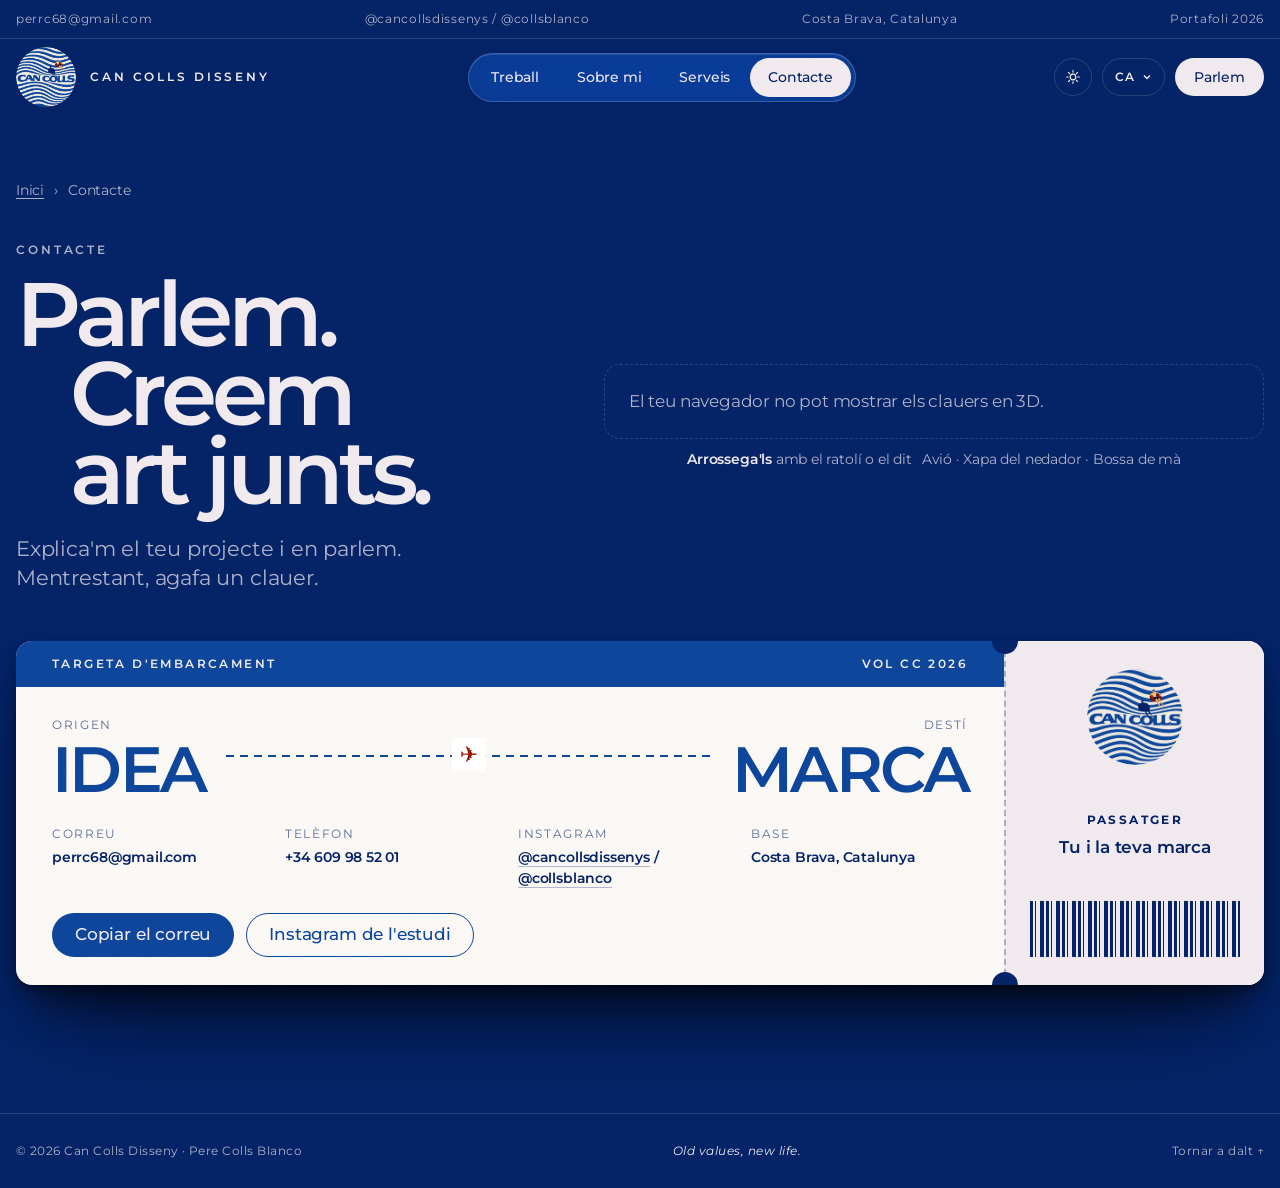
==== contacte.html @ 6eaac9ee "Tema fosc per defecte i botó per canviar a clar El botó és al menú, al costat de l'idioma, i recorda" ====
<!doctype html>
<html lang="ca">
<head>
<meta charset="utf-8">
<script>(function(){var t='dark';try{t=localStorage.getItem('cc-theme')||'dark'}catch(e){}document.documentElement.setAttribute('data-theme',t)})();</script>
<meta name="viewport" content="width=device-width,initial-scale=1,viewport-fit=cover">
<title>Contacte · Pere Colls</title>
<meta name="claude:viewport-fit-sides" content="cover">
<meta name="description" content="Contacta amb Pere Colls, Can Colls Disseny.">
<link rel="preconnect" href="https://fonts.googleapis.com">
<link rel="preconnect" href="https://fonts.gstatic.com" crossorigin>
<link rel="stylesheet" href="https://fonts.googleapis.com/css2?family=Montserrat:ital,wght@0,400;0,500;0,600;1,400&display=swap">
<link rel="stylesheet" href="styles.css">
</head>
<body>
<div class="strip gut">
  <div class="wrap">
    <a href="contacte.html">perrc68@gmail.com</a>
    <span><a href="https://www.instagram.com/cancollsdissenys/" target="_blank" rel="noopener">@cancollsdissenys</a> / <a href="https://www.instagram.com/collsblanco/" target="_blank" rel="noopener">@collsblanco</a></span>
    <span>Costa Brava, Catalunya</span>
    <span>Portafoli 2026</span>
  </div>
</div>

<nav class="nav gut" id="nav" aria-label="Principal">
  <div class="wrap">
    <a class="brand" href="./" aria-label="Can Colls Disseny, inici">
      <img src="assets/logo-cercle.png" alt="Logotip de Can Colls" width="60" height="60">
      <span>Can Colls Disseny</span>
    </a>
    <div class="menu" id="menu">
      <div class="menu-bar">
        <span class="menu-pill" aria-hidden="true"></span>
        <a href="treball.html" data-panel="p-treball">Treball</a>
        <a href="sobre-mi.html" data-panel="p-sobre">Sobre mi</a>
        <a href="serveis.html" data-panel="p-serveis">Serveis</a>
        <a href="contacte.html" data-panel="p-contacte" aria-current="page">Contacte</a>
      </div>
      <div class="menu-panel" aria-hidden="true">
        <div class="mp" id="p-treball">
          <p class="mp-k">Projectes</p>
          <a href="treball.html#can-colls"><img src="assets/cc-hero.jpg" alt="" width="56" height="56" loading="lazy"><span><b>Can Colls Disseny</b><small>Identitat visual</small></span></a>
          <a href="treball.html#nice"><img src="assets/nice-cotxe.jpg" alt="" width="56" height="56" loading="lazy"><span><b>Nice</b><small>Branding de moda</small></span></a>
          <a href="treball.html#dparadise"><img src="assets/dp-cartell.jpg" alt="" width="56" height="56" loading="lazy"><span><b>DParadise Club</b><small>Marca i comunitat</small></span></a>
          <a href="treball.html#cartells"><img src="assets/po-macmiller.jpg" alt="" width="56" height="56" loading="lazy"><span><b>Cartelleria</b><small>Sèrie personal</small></span></a>
          <a href="treball.html#contingut"><img src="assets/sv-1.jpg" alt="" width="56" height="56" loading="lazy"><span><b>Contingut per a xarxes</b><small>@collsblanco</small></span></a>
        </div>
        <div class="mp" id="p-sobre">
          <img class="mp-photo" src="assets/pere-retrat.jpg" alt="" width="120" height="150" loading="lazy">
          <div><p class="mp-k">Sobre mi</p><p class="mp-t">Hola! Sóc en Pere.</p><p class="mp-s">Branding, disseny i contingut des de la Costa Brava. Estudio Màrqueting i Publicitat a Girona.</p></div>
        </div>
        <div class="mp" id="p-serveis">
          <p class="mp-k">Serveis</p>
          <a href="serveis.html">Identitat de marca</a>
          <a href="serveis.html">Cartelleria</a>
          <a href="serveis.html">Extres a la carta</a>
          <a href="serveis.html">Webs <small class="mp-soon">Aviat</small></a>
        </div>
        <div class="mp" id="p-contacte">
          <p class="mp-k">Contacte</p>
          <p class="mp-t">Parlem. Creem art junts.</p>
          <p class="mp-s">perrc68@gmail.com</p>
          <a class="mp-go" href="contacte.html">Obre la targeta d'embarcament →</a>
        </div>
      </div>
    </div>
    <div class="nav-end">
      <button type="button" class="theme-btn" id="theme-btn" aria-label="Canvia entre tema fosc i clar" title="Tema fosc / clar"><svg class="i-sun" width="16" height="16" viewBox="0 0 24 24" aria-hidden="true"><circle cx="12" cy="12" r="4.2" fill="none" stroke="currentColor" stroke-width="1.8"/><path d="M12 2.5v2.2M12 19.3v2.2M2.5 12h2.2M19.3 12h2.2M5.3 5.3l1.6 1.6M17.1 17.1l1.6 1.6M5.3 18.7l1.6-1.6M17.1 6.9l1.6-1.6" stroke="currentColor" stroke-width="1.8" stroke-linecap="round"/></svg><svg class="i-moon" width="16" height="16" viewBox="0 0 24 24" aria-hidden="true"><path d="M20 14.5A8 8 0 0 1 9.5 4a8 8 0 1 0 10.5 10.5z" fill="none" stroke="currentColor" stroke-width="1.8" stroke-linejoin="round"/></svg></button>
      <div class="lang" id="lang">
        <button type="button" class="lang-btn" id="lang-btn" aria-haspopup="listbox" aria-expanded="false" aria-label="Idioma"><span id="lang-cur">CA</span><svg width="10" height="10" viewBox="0 0 10 10" aria-hidden="true"><path d="M2 3.5l3 3 3-3" fill="none" stroke="currentColor" stroke-width="1.4"/></svg></button>
        <ul class="lang-list" id="lang-list" translate="no" role="listbox" aria-label="Idioma" hidden>
          <li><button type="button" role="option" data-lang="ca" lang="ca"><span>Català</span><small>CA</small></button></li>
          <li><button type="button" role="option" data-lang="en" lang="en"><span>English</span><small>EN</small></button></li>
          <li><button type="button" role="option" data-lang="es" lang="es"><span>Español</span><small>ES</small></button></li>
          <li><button type="button" role="option" data-lang="ja" lang="ja"><span>日本語</span><small>JA</small></button></li>
          <li><button type="button" role="option" data-lang="zh" lang="zh"><span>中文</span><small>ZH</small></button></li>
          <li><button type="button" role="option" data-lang="fr" lang="fr"><span>Français</span><small>FR</small></button></li>
          <li><button type="button" role="option" data-lang="de" lang="de"><span>Deutsch</span><small>DE</small></button></li>
        </ul>
      </div>
      <a class="pill pill--fill" href="contacte.html">Parlem</a>
    </div>
  </div>
</nav>

<main id="contingut-principal">
  <!-- CONTACTE -->
  <section class="contact gut" id="contacte" aria-labelledby="ct-t">
    <div class="wrap">
      <nav class="crumbs" aria-label="Ruta" style="margin-bottom:40px"><a href="./">Inici</a><span aria-hidden="true">›</span><span>Contacte</span></nav>
      <div class="contact-top">
        <div>
          <p class="eyebrow" style="margin-bottom:16px">Contacte</p>
          <h2 id="ct-t">Parlem. <span>Creem art junts.</span></h2>
          <p class="lead">Explica'm el teu projecte i en parlem. Mentrestant, agafa un clauer.</p>
        </div>
        <figure class="keys">
          <canvas id="keys" aria-label="Tres clauers 3D de Can Colls que es poden arrossegar: un avió en miniatura, una xapa amb el nedador i una bossa de mà"></canvas>
          <p class="keys-msg">El teu navegador no pot mostrar els clauers en 3D.</p>
          <figcaption><span><b>Arrossega'ls</b> amb el ratolí o el dit</span><span>Avió · Xapa del nedador · Bossa de mà</span></figcaption>
        </figure>
      </div>
      <article class="pass" aria-label="Targeta d'embarcament amb les dades de contacte">
        <div class="pass-main">
          <div class="pass-top"><span>Targeta d'embarcament</span><span>Vol CC 2026</span></div>
          <div class="route">
            <div><small>Origen</small><b>IDEA</b></div>
            <div class="path" aria-hidden="true"></div>
            <div class="r2"><small>Destí</small><b>MARCA</b></div>
          </div>
          <dl class="fields">
            <div><dt>Correu</dt><dd id="mail">perrc68@gmail.com</dd></div>
            <div><dt>Telèfon</dt><dd>+34 609 98 52 01</dd></div>
            <div><dt>Instagram</dt><dd><a href="https://www.instagram.com/cancollsdissenys/" target="_blank" rel="noopener">@cancollsdissenys</a> / <a href="https://www.instagram.com/collsblanco/" target="_blank" rel="noopener">@collsblanco</a></dd></div>
            <div><dt>Base</dt><dd>Costa Brava, Catalunya</dd></div>
          </dl>
          <div class="pass-actions">
            <button class="pill pill--fill" type="button" id="copy">Copiar el correu</button>
            <a class="pill pill--line" href="https://www.instagram.com/cancollsdissenys/" target="_blank" rel="noopener">Instagram de l'estudi</a>
            <span class="copied" id="copied" role="status" aria-live="polite"></span>
          </div>
        </div>
        <div class="pass-stub">
          <img src="assets/logo-cercle.png" alt="Logotip de Can Colls" width="96" height="96" loading="lazy">
          <div><b>Passatger</b><p style="font-weight:600;margin-top:4px">Tu i la teva marca</p></div>
          <div class="bar" aria-hidden="true"></div>
        </div>
      </article>
    </div>
  </section>
</main>

<footer class="gut">
  <div class="wrap">
    <span>© 2026 Can Colls Disseny · Pere Colls Blanco</span>
    <i>Old values, new life.</i>
    <a href="#" onclick="window.scrollTo({top:0,behavior:'smooth'});return false;" style="text-decoration:none">Tornar a dalt ↑</a>
  </div>
</footer>

<dialog class="lb" id="lb" aria-label="Imatge ampliada">
  <button type="button" id="lb-close">Tanca</button>
  <img id="lb-img" src="" alt="">
  <p id="lb-cap"></p>
</dialog>

<script src="https://cdnjs.cloudflare.com/ajax/libs/three.js/r128/three.min.js"></script>
<script src="keys.js"></script>
<script src="i18n.js"></script>
<script src="app.js"></script>
</body>
</html>
---- styles.css ----
/* Can Colls Disseny · portafoli */
/* Layout: estudi retro-editorial. Manual Can Colls (colors, Montserrat, logotip) mana sobre tot;
   estructura de Lafulla (índex net), Abril (collage), Kevin Luna (pestanyes, "Hola!"), Nofringga (índex amb selecció, capçaleres de categoria);
   moviment d'Apple (scroll fixat, revelat de paraules, imatge que s'expandeix, galeria horitzontal). */
:root{
  /* Paleta oficial del manual de marca */
  --blau:#0D469A;      /* Blau principal: logotip, títols, elements clau */
  --mari:#052367;      /* Blau marí: fons foscos, textos de suport */
  --vermell:#9A1701;   /* Vermell terra: accent puntual */
  --blanc:#F0EAEF;     /* Blanc trencat: fons clars */
  --paper:#FFFFFF;

  /* Rols (tema clar) */
  --bg:var(--blanc);
  --fg:var(--mari);
  --heading:var(--blau);
  --muted:rgba(5,35,103,.66);
  --faint:rgba(5,35,103,.2);
  --line:rgba(5,35,103,.16);
  --surface:var(--paper);
  --band:var(--mari);
  --band-fg:var(--blanc);
  --band2:var(--blau);
  --btn:var(--blau);
  --btn-fg:var(--blanc);
  --outline:var(--blau);
  --accent:var(--vermell);
  --nav:rgba(240,234,239,.78);
  --shadow:rgba(5,35,103,.18);

  /* Tipografia: Montserrat SemiBold per a titulars, Regular per a text (manual p.07) */
  --font:"Montserrat",ui-sans-serif,system-ui,-apple-system,"Segoe UI",Roboto,Arial,sans-serif;
  --t-cap:12px; --t-sm:14px; --t-body:17px; --t-sub:21px;
  --t-h3:clamp(24px,2.6vw,32px);
  --t-h2:clamp(36px,5.4vw,72px);
  --t-h1:clamp(84px,17vw,248px);

  /* Moviment Apple */
  --ease:cubic-bezier(.28,.11,.32,1);
  --ease-out:cubic-bezier(.25,.1,.25,1);
  --r-img:8px; --r-pill:980px;
  --gut-l:max(16px,env(safe-area-inset-left,0px));
  --gut-r:max(16px,env(safe-area-inset-right,0px));
  --max:1320px;
}
@media (prefers-color-scheme:dark){
  :root:not([data-theme="light"]){
    --bg:var(--mari); --fg:var(--blanc); --heading:var(--blanc);
    --muted:rgba(240,234,239,.72); --faint:rgba(240,234,239,.22); --line:rgba(240,234,239,.16);
    --surface:#0A2F7A; --band:var(--blau); --band-fg:var(--blanc); --band2:#0A2F7A;
    --btn:var(--blanc); --btn-fg:var(--mari); --outline:var(--blanc);
    --nav:rgba(5,35,103,.78); --shadow:rgba(0,0,0,.4);
    color-scheme:dark;
  }
}
:root[data-theme="dark"]{
  --bg:var(--mari); --fg:var(--blanc); --heading:var(--blanc);
  --muted:rgba(240,234,239,.72); --faint:rgba(240,234,239,.22); --line:rgba(240,234,239,.16);
  --surface:#0A2F7A; --band:var(--blau); --band-fg:var(--blanc); --band2:#0A2F7A;
  --btn:var(--blanc); --btn-fg:var(--mari); --outline:var(--blanc);
  --nav:rgba(5,35,103,.78); --shadow:rgba(0,0,0,.4);
  color-scheme:dark;
}

*{box-sizing:border-box}
html{scroll-behavior:smooth;-webkit-text-size-adjust:100%}
body{background:var(--bg);color:var(--fg);font-family:var(--font);font-size:var(--t-body);line-height:1.5;letter-spacing:-.011em;overflow-x:clip;-webkit-font-smoothing:antialiased}
img{display:block;max-width:100%;height:auto}
a{color:inherit}
h1,h2,h3{font-weight:600;color:var(--heading);text-wrap:balance;margin:0}
p{margin:0}
:focus-visible{outline:2px solid var(--accent);outline-offset:3px;border-radius:4px}
.wrap{max-width:var(--max);margin-inline:auto}
.gut{padding-left:var(--gut-l);padding-right:var(--gut-r)}
.eyebrow{font-size:var(--t-cap);font-weight:600;letter-spacing:.24em;text-transform:uppercase;color:var(--muted)}
.lead{font-size:var(--t-sub);line-height:1.38;max-width:34ch;color:var(--fg)}
.stars{letter-spacing:.2em}

/* Botons píndola (Apple) amb colors de marca */
.pill{display:inline-flex;align-items:center;gap:8px;min-height:44px;padding:11px 22px;border-radius:var(--r-pill);font:500 var(--t-body)/1 var(--font);letter-spacing:-.01em;text-decoration:none;border:1px solid transparent;cursor:pointer;transition:transform .5s var(--ease),background-color .3s var(--ease-out),color .3s var(--ease-out)}
.pill:hover{transform:translateY(-2px)}
.pill:active{transform:scale(.97)}
.pill--fill{background:var(--btn);color:var(--btn-fg)}
.pill--line{background:transparent;color:var(--outline);border-color:var(--outline)}
.pill--line:hover{background:var(--outline);color:var(--bg)}
.pills{display:flex;flex-wrap:wrap;gap:12px}

/* ---------- Franja de contacte (Nofringga) ---------- */
.strip{border-bottom:1px solid var(--line)}
.strip .wrap{display:flex;justify-content:space-between;gap:16px;flex-wrap:wrap;padding-block:10px;font-size:var(--t-cap);letter-spacing:.06em;color:var(--muted)}
.strip a{text-decoration:none}
.strip a:hover{color:var(--heading)}

/* ---------- Navegació glaçada (Apple) ---------- */
.nav{position:sticky;top:env(safe-area-inset-top,0px);z-index:50;transition:transform .5s var(--ease),background-color .4s var(--ease-out),border-color .4s;border-bottom:1px solid transparent}
.nav.is-solid{background:var(--nav);-webkit-backdrop-filter:saturate(180%) blur(20px);backdrop-filter:saturate(180%) blur(20px);border-bottom-color:var(--line)}
.nav.is-hidden{transform:translateY(-110%)}
.nav .wrap{display:flex;align-items:center;justify-content:space-between;gap:16px;padding-block:8px}
.brand{display:flex;align-items:center;gap:14px;text-decoration:none}
.brand img{width:60px;height:60px;border-radius:50%}  /* mida mínima digital: 60px */
.brand span{font-size:var(--t-cap);font-weight:600;letter-spacing:.24em;text-transform:uppercase;color:var(--heading)}
.nav ul{display:flex;gap:28px;list-style:none;margin:0;padding:0;font-size:var(--t-sm);font-weight:500}
.nav ul a{text-decoration:none;position:relative;padding-block:6px}
.nav ul a::after{content:"";position:absolute;left:0;right:0;bottom:0;height:1px;background:currentColor;transform:scaleX(0);transform-origin:left;transition:transform .5s var(--ease)}
.nav ul a:hover::after{transform:scaleX(1)}
.nav .pill{min-height:38px;padding:8px 18px;font-size:var(--t-sm)}
@media (max-width:860px){.nav ul{display:none}.brand span{display:none}}

/* ---------- Hero amb collage (Abril) ---------- */
.hero{position:relative;padding-block:clamp(24px,5vw,64px) clamp(48px,7vw,96px)}
.hero .wrap{position:relative;display:grid;grid-template-columns:minmax(0,1.15fr) minmax(0,1fr);gap:clamp(24px,4vw,56px);align-items:end}
.hero-copy{display:grid;gap:28px;min-width:0;position:relative;z-index:2}
.hero h1{font-size:var(--t-h1);line-height:.84;letter-spacing:-.055em;color:var(--heading);margin-left:-.04em}
.hero h1 span{display:block}
.hero h1 .l2{padding-left:.42em}
.motto{display:inline-flex;align-items:center;gap:10px;font-style:italic;font-size:var(--t-sub);color:var(--heading)}
.motto::before{content:"";width:36px;height:1px;background:currentColor}
.collage{position:relative;min-height:620px;min-width:0}
.polaroid{position:absolute;top:0;right:6%;width:min(300px,62%);background:var(--paper);padding:12px 12px 46px;border-radius:2px;box-shadow:0 18px 40px -12px var(--shadow);rotate:3.5deg}
.polaroid img{aspect-ratio:4/5;object-fit:cover;object-position:50% 18%;width:100%}
.polaroid figcaption{position:absolute;left:14px;right:14px;bottom:14px;font-size:var(--t-sm);font-style:italic;color:#052367}
.tape{position:absolute;top:-14px;left:50%;width:96px;height:28px;translate:-50% 0;rotate:-4deg;background:rgba(13,70,154,.22);backdrop-filter:blur(1px)}
.note{position:absolute;left:0;bottom:0;width:min(290px,64%);background:var(--paper);color:#052367;padding:22px 22px 26px;rotate:-5deg;box-shadow:0 18px 40px -14px var(--shadow);background-image:repeating-linear-gradient(to bottom,transparent 0 27px,rgba(13,70,154,.14) 27px 28px);background-position:0 54px}
.note::before{content:"";position:absolute;inset:0 auto 0 30px;width:1px;background:rgba(154,23,1,.45)}
.note h2{font-size:var(--t-sm);letter-spacing:.2em;text-transform:uppercase;color:#0D469A;margin-bottom:10px;padding-left:20px}
.note ul{list-style:none;margin:0;padding:0 0 0 20px;font-size:var(--t-sm);line-height:28px;font-weight:500}
.stamp{position:absolute;right:0;bottom:0;width:132px;height:132px;padding:14px;background:var(--paper);border-radius:4px;box-shadow:0 12px 30px -12px var(--shadow);outline:2px dashed rgba(13,70,154,.35);outline-offset:-6px}
.stamp img{width:100%;height:100%;border-radius:50%}
.stamp-label{position:absolute;right:146px;bottom:16px;font-size:var(--t-cap);letter-spacing:.2em;text-transform:uppercase;color:var(--muted);text-align:right;line-height:1.6}
[data-speed]{will-change:transform}
@media (max-width:900px){
  .hero .wrap{grid-template-columns:minmax(0,1fr)}
  .collage{min-height:560px;max-width:520px;width:100%;justify-self:center}
}
@media (max-width:480px){
  .collage{min-height:480px}
  .stamp{width:104px;height:104px;padding:10px}
  .stamp-label{display:none}
  .note{width:72%}
}

/* ---------- Banda de teletip (manual: "CAN COLLS Branding *****") ---------- */
.ticker{background:var(--band2);color:var(--blanc);overflow:hidden;border-block:1px solid rgba(240,234,239,.2)}
.ticker-track{display:flex;width:max-content;animation:tick 38s linear infinite}
.ticker:hover .ticker-track{animation-play-state:paused}
.ticker span{white-space:nowrap;padding:14px 0;font-size:clamp(14px,1.6vw,20px);font-weight:600;letter-spacing:.02em;text-transform:uppercase}
.ticker span i{font-style:normal;font-weight:400;opacity:.7;margin-inline:22px;letter-spacing:.2em}
.ticker--rev .ticker-track{animation-direction:reverse;animation-duration:46s}
@keyframes tick{to{transform:translateX(-50%)}}

/* ---------- Manifest: revelat de paraules (Apple) ---------- */
.manifest{position:relative;height:240vh}
.manifest-stage{position:sticky;top:0;min-height:100svh;display:grid;align-content:center;gap:48px;padding-block:96px}
.manifest-text{font-size:clamp(28px,4.4vw,58px);line-height:1.12;letter-spacing:-.035em;font-weight:600;color:var(--heading);max-width:22ch}
.manifest-text .w{opacity:var(--o,1);transition:opacity .2s linear}
.values{display:grid;grid-template-columns:repeat(3,minmax(0,1fr));gap:24px;border-top:1px solid var(--line);padding-top:24px;max-width:980px}
.values div{display:grid;gap:6px;min-width:0}
.values b{font-weight:600;font-size:var(--t-sub);color:var(--heading);display:flex;align-items:center;gap:10px}
.values b::before{content:"";width:8px;height:8px;border-radius:50%;background:var(--accent)}
.values p{font-size:var(--t-sm);color:var(--muted)}
@media (max-width:700px){.values{grid-template-columns:minmax(0,1fr)}.manifest{height:200vh}}

/* ---------- Índex amb caixes de selecció (Nofringga) ---------- */
.index{background:var(--band);color:var(--band-fg)}
.index .wrap{padding-block:clamp(56px,8vw,112px);display:grid;grid-template-columns:minmax(0,1.4fr) minmax(0,.6fr);gap:48px;align-items:center}
.index-head{display:flex;align-items:baseline;gap:18px;flex-wrap:wrap;margin-bottom:40px}
.index h2{color:var(--band-fg);font-size:var(--t-h2);letter-spacing:-.04em;line-height:1}
.index h2 em{font-weight:400;font-size:.42em;letter-spacing:0;vertical-align:middle;margin-inline:.2em}
.index .eyebrow{color:rgba(240,234,239,.7)}
.sels{display:flex;flex-wrap:wrap;gap:22px 28px;list-style:none;margin:0;padding:0}
.sel{position:relative;display:inline-flex;align-items:baseline;gap:10px;padding:8px 18px;border:1px solid rgba(240,234,239,.75);text-decoration:none;color:var(--blanc);font-size:clamp(22px,2.8vw,36px);font-weight:500;letter-spacing:-.03em;line-height:1.1;transition:background-color .4s var(--ease-out),color .4s var(--ease-out)}
.sel small{font-size:var(--t-cap);font-weight:600;letter-spacing:.14em;opacity:.7}
.sel i{position:absolute;width:7px;height:7px;background:var(--blanc);border:1px solid var(--blau)}
.sel i:nth-child(1){left:-4px;top:-4px}.sel i:nth-child(2){right:-4px;top:-4px}.sel i:nth-child(3){left:-4px;bottom:-4px}.sel i:nth-child(4){right:-4px;bottom:-4px}
.sel::after{content:"";position:absolute;right:-26px;top:50%;width:18px;height:1px;background:rgba(240,234,239,.5)}
.sel:hover{background:var(--blanc);color:var(--mari)}
.sel:hover i{background:var(--vermell);border-color:var(--blanc)}
.index-side{display:grid;justify-items:center;gap:16px;text-align:center}
.index-side img{width:min(240px,100%);aspect-ratio:1;border-radius:50%;margin:24px}  /* espai de seguretat al voltant del logotip */
.index-side p{font-size:var(--t-sm);color:rgba(240,234,239,.75);max-width:26ch}
@media (max-width:640px){.sel::after{display:none}}
@media (max-width:860px){.index .wrap{grid-template-columns:minmax(0,1fr)}.index-side{justify-items:start;text-align:left}.index-side img{width:140px;margin:16px}}

/* ---------- Treball: graella (Lafulla) + pestanyes de carpeta (Kevin Luna) ---------- */
.work{padding-block:clamp(56px,8vw,112px) 0}
.crumbs{font-size:var(--t-sm);color:var(--muted);display:flex;gap:10px;margin-bottom:12px}
.crumbs a{text-decoration:underline;text-underline-offset:3px}
.work h2{font-size:clamp(64px,13vw,184px);letter-spacing:-.06em;line-height:.88;text-transform:uppercase}
.work-intro{display:flex;justify-content:space-between;align-items:flex-end;gap:24px;flex-wrap:wrap;margin-bottom:40px}
.work-intro p{max-width:40ch;color:var(--muted)}
.tabs{display:flex;gap:4px;border-bottom:2px solid var(--heading);overflow-x:auto;scrollbar-width:none;margin-bottom:40px}
.tabs::-webkit-scrollbar{display:none}
.tab{flex:none;appearance:none;border:0;cursor:pointer;font:600 var(--t-sm)/1 var(--font);letter-spacing:.02em;padding:14px 22px 12px;border-radius:12px 12px 0 0;background:var(--surface);color:var(--heading);border:1px solid var(--line);border-bottom:0;transition:background-color .3s var(--ease-out),color .3s var(--ease-out),padding .4s var(--ease)}
.tab[aria-pressed="true"]{background:var(--heading);color:var(--bg);padding-top:18px}
.tab sup{font-weight:500;opacity:.7;margin-left:4px}
.grid{display:grid;grid-template-columns:repeat(2,minmax(0,1fr));gap:56px 32px}
.card{text-decoration:none;display:grid;gap:16px;min-width:0}
.card.is-in{animation:cardIn .7s var(--ease) both}
@keyframes cardIn{from{opacity:.0;transform:translateY(24px) scale(.98)}to{opacity:1;transform:none}}
.card-img{border-radius:var(--r-img);overflow:hidden;aspect-ratio:4/3;background:var(--surface);position:relative}
.card-img img{width:100%;height:100%;object-fit:cover;transition:transform 1.1s var(--ease)}
.card:hover .card-img img{transform:scale(1.045)}
.card-img .tag{position:absolute;left:14px;top:14px;background:var(--blanc);color:#052367;font-size:var(--t-cap);font-weight:600;letter-spacing:.08em;text-transform:uppercase;padding:6px 12px;border-radius:var(--r-pill)}
.card-meta{text-align:center;display:grid;gap:4px}
.card-meta h3{font-size:var(--t-h3);letter-spacing:-.03em;font-weight:500}
.card-meta span{font-size:var(--t-sm);color:var(--muted)}
.card:hover .card-meta h3{text-decoration:underline;text-decoration-thickness:1px;text-underline-offset:6px}
@media (max-width:640px){.grid{grid-template-columns:minmax(0,1fr);gap:40px}}

/* ---------- Casos: capçalera de categoria (Nofringga) ---------- */
.case{padding-top:clamp(80px,10vw,140px)}
.cat{background:var(--band2);color:var(--blanc)}
.cat .wrap{display:flex;align-items:center;gap:20px;padding-block:clamp(28px,4vw,48px)}
.cat .eyebrow{color:rgba(240,234,239,.75);display:block;margin-bottom:6px}
.cat h2{color:var(--blanc);font-size:clamp(32px,5.4vw,76px);letter-spacing:-.045em;line-height:1}
.cat h2 em{font-weight:400;font-style:italic}
.cat .rule{flex:1;height:2px;background:rgba(240,234,239,.6);min-width:24px}
.cat .num{flex:none;width:clamp(48px,6vw,72px);aspect-ratio:1;border-radius:50%;background:var(--blanc);color:#052367;display:grid;place-items:center;font-weight:600;font-size:clamp(18px,2vw,26px);font-variant-numeric:tabular-nums}
.case-head{display:grid;grid-template-columns:minmax(0,1fr) minmax(0,1.3fr);gap:32px 56px;padding-block:48px 40px;align-items:start}
.case-head h3{font-size:var(--t-h2);letter-spacing:-.045em;line-height:1}
.case-head h3 sup{font-size:.3em;font-weight:500;vertical-align:top;margin-left:6px;color:var(--muted)}
.meta{display:grid;grid-template-columns:repeat(4,minmax(0,1fr));gap:16px;border-block:1px solid var(--line);padding-block:14px;margin:0}
.meta div{min-width:0}
.meta dt{font-size:var(--t-cap);letter-spacing:.14em;text-transform:uppercase;color:var(--muted)}
.meta dd{margin:4px 0 0;font-size:var(--t-sm);font-weight:600;font-style:italic}
.case-body{display:grid;gap:20px;margin-top:24px}
.case-body p{color:var(--fg);max-width:60ch}
.case-body p+p{color:var(--muted)}
.swatches{display:flex;flex-wrap:wrap;gap:10px;margin-top:8px}
.sw{display:grid;align-content:end;min-width:132px;height:84px;padding:10px 12px;border-radius:var(--r-img);font-size:var(--t-cap);font-weight:600;letter-spacing:.06em;line-height:1.3;border:1px solid var(--line)}
.sw small{font-weight:400;opacity:.8}
@media (max-width:860px){.case-head{grid-template-columns:minmax(0,1fr)}.meta{grid-template-columns:repeat(2,minmax(0,1fr))}}

/* Imatge que s'expandeix fins a sang (Apple) */
.grow{position:relative;height:170vh}
.grow-stage{position:sticky;top:0;height:100svh;overflow:hidden}
.grow-stage img{position:absolute;inset:0;width:100%;height:100%;max-width:none;object-fit:cover;object-position:50% 50%;transform-origin:50% 50%;
  clip-path:inset(calc((1 - var(--p,0)) * 12%) calc((1 - var(--p,0)) * 14%) round calc((1 - var(--p,0)) * 28px + 0px));
  transform:scale(calc(1.12 - var(--p,0) * .12))}
.grow-cap{position:absolute;left:6vw;bottom:6vh;margin:0;background:var(--blanc);color:#052367;padding:14px 20px;border-radius:var(--r-img);font-size:var(--t-sm);font-weight:600;max-width:calc(100% - 12vw);opacity:calc(var(--p,0) * 1.6 - .5);transform:translateY(calc((1 - var(--p,0)) * 30px))}

/* Galeria de projecte */
.gal{display:grid;grid-template-columns:repeat(6,minmax(0,1fr));gap:16px;padding-block:16px}
.gal figure{margin:0;min-width:0;position:relative}
.gal button{all:unset;cursor:zoom-in;display:block;border-radius:var(--r-img);overflow:hidden;background:var(--surface)}
.gal button:focus-visible{outline:2px solid var(--accent);outline-offset:3px}
.gal img{width:100%;height:100%;object-fit:cover;transition:transform 1.1s var(--ease)}
.gal button:hover img{transform:scale(1.035)}
.gal figcaption{font-size:var(--t-cap);color:var(--muted);margin-top:8px;letter-spacing:.04em}
.s2{grid-column:span 2}.s3{grid-column:span 3}.s4{grid-column:span 4}.s6{grid-column:span 6}
.fill{display:grid;grid-template-rows:minmax(0,1fr) auto}.fill button{aspect-ratio:16/10}@media (min-width:761px){.fill button{aspect-ratio:auto;height:100%}}
.a-wide button{aspect-ratio:16/9}.a-sq button{aspect-ratio:1}.a-tall button{aspect-ratio:3/4}.a-poster button{aspect-ratio:9/16}
@media (max-width:760px){.gal{grid-template-columns:repeat(2,minmax(0,1fr))}.s2,.s3{grid-column:span 1}.s4,.s6{grid-column:span 2}}

/* ---------- Cartells: galeria horitzontal fixada (Apple) ---------- */
.hscroll{position:relative}
.hscroll-stage{position:sticky;top:0;height:100svh;overflow:hidden;display:grid;align-content:center;gap:28px}
.hscroll-head{display:flex;justify-content:space-between;align-items:flex-end;gap:24px;flex-wrap:wrap}
.hscroll-head p{max-width:46ch;color:var(--muted)}
.hscroll-bar{height:2px;background:var(--line);position:relative;max-width:var(--max);width:100%;margin-inline:auto}
.hscroll-bar span{position:absolute;inset:0 auto 0 0;width:calc(var(--hp,0) * 100%);background:var(--heading)}
.track{display:flex;gap:24px;width:max-content;padding-inline:max(var(--gut-l),calc((100vw - var(--max)) / 2));will-change:transform}
.poster{margin:0;width:clamp(220px,24vw,330px);display:grid;gap:12px}
.poster button{all:unset;cursor:zoom-in;display:block;border-radius:var(--r-img);overflow:hidden;aspect-ratio:778/1100;background:var(--surface);box-shadow:0 20px 40px -24px var(--shadow)}
.poster img{width:100%;height:100%;object-fit:cover;transition:transform 1s var(--ease)}
.poster button:hover img{transform:scale(1.04)}
.poster figcaption{display:flex;justify-content:space-between;gap:12px;font-size:var(--t-sm)}
.poster figcaption b{font-weight:600;color:var(--heading)}
.poster figcaption span{color:var(--muted)}
.no-pin .hscroll{height:auto!important}
.no-pin .hscroll-stage{position:relative;height:auto;padding-block:40px}
.no-pin .track{transform:none!important;overflow-x:auto;width:auto;scroll-snap-type:x mandatory;padding-bottom:16px}
.no-pin .poster{scroll-snap-align:start;flex:none}
.no-pin .hscroll-bar{display:none}

/* ---------- Contingut: carrusels tipus Instagram ---------- */
.case-body a{text-decoration-thickness:1px;text-underline-offset:3px;font-weight:600;color:var(--heading)}
.igs{display:grid;grid-template-columns:repeat(2,minmax(0,460px));justify-content:center;gap:40px;padding-block:24px 8px}
.ig{background:var(--surface);border:1px solid var(--line);border-radius:12px;overflow:hidden;min-width:0}
.ig-top{display:flex;align-items:center;gap:12px;padding:12px 14px}
.ig-top img{width:40px;height:40px;border-radius:50%;object-fit:cover;object-position:50% 25%}
.ig-top div{display:grid;line-height:1.25}
.ig-top b{font-size:var(--t-sm);font-weight:600}
.ig-top span{font-size:var(--t-cap);color:var(--muted)}
.ig-slides{display:flex;overflow-x:auto;scroll-snap-type:x mandatory;scrollbar-width:none;overscroll-behavior-x:contain}
.ig-slides::-webkit-scrollbar{display:none}
.ig-slides img{flex:0 0 100%;width:100%;aspect-ratio:1;object-fit:cover;scroll-snap-align:start}
.ig-ctrl{display:flex;align-items:center;justify-content:space-between;gap:12px;padding:10px 14px 0}
.ig-ctrl button{appearance:none;width:44px;height:44px;border-radius:50%;border:1px solid var(--line);background:transparent;color:var(--heading);font:500 22px/1 var(--font);cursor:pointer;transition:background-color .3s var(--ease-out)}
.ig-ctrl button:hover{background:var(--bg)}
.ig-ctrl button:disabled{opacity:.3;cursor:default}
.ig-dots{display:flex;gap:6px}
.ig-dots i{width:6px;height:6px;border-radius:50%;background:var(--faint);transition:background-color .3s,transform .4s var(--ease)}
.ig-dots i.on{background:var(--heading);transform:scale(1.25)}
.ig-cap{padding:10px 16px 18px;font-size:var(--t-sm)}
.ig-cap b{font-weight:600;margin-right:6px}
@media (max-width:760px){.igs{grid-template-columns:minmax(0,1fr)}}

/* ---------- En preparació ---------- */
.soon{padding-block:clamp(72px,9vw,120px) 0}
.soon-head{display:flex;justify-content:space-between;align-items:flex-end;gap:16px 24px;flex-wrap:wrap;margin-bottom:32px}
.soon-head h2{font-size:var(--t-h2);letter-spacing:-.045em;line-height:1}
.soon-head p{color:var(--muted)}
.soon-list{list-style:none;margin:0;padding:0;display:grid;grid-template-columns:repeat(3,minmax(0,1fr));gap:24px}
.soon-list li{display:grid;gap:10px;align-content:start;border-top:1px dashed var(--outline);padding-top:20px;min-width:0}
.soon-list b{font-size:var(--t-h3);font-weight:600;letter-spacing:-.03em;color:var(--heading)}
.soon-list p{font-size:var(--t-sm);color:var(--muted);max-width:34ch}
.soon-tag{display:inline-flex;align-items:center;gap:8px;justify-self:start;font-size:var(--t-cap);font-weight:600;letter-spacing:.14em;text-transform:uppercase;color:var(--muted)}
.soon-tag::before{content:"";width:8px;height:8px;border-radius:50%;background:var(--accent);animation:pulse 2s var(--ease-out) infinite}
@keyframes pulse{50%{opacity:.25}}
@media (max-width:760px){.soon-list{grid-template-columns:minmax(0,1fr)}}

/* ---------- Sobre mi (Kevin Luna) ---------- */
.about{padding-block:clamp(80px,10vw,140px)}
.about .wrap{display:grid;grid-template-columns:minmax(0,.8fr) minmax(0,1.2fr);gap:clamp(32px,5vw,72px);align-items:start}
.about-photo{position:relative;border-radius:var(--r-img);overflow:hidden}
.about-photo img{width:100%;aspect-ratio:4/5;object-fit:cover;object-position:50% 30%}
.sticker{position:absolute;left:16px;bottom:16px;background:var(--blanc);color:#052367;border:1px solid #052367;padding:8px 14px;border-radius:var(--r-pill);font-size:var(--t-cap);font-weight:600;letter-spacing:.12em;text-transform:uppercase;rotate:-3deg}
.about h2{font-size:var(--t-h2);letter-spacing:-.045em;line-height:1;margin-bottom:24px}
.about h2 span{color:var(--accent)}
.about-text{display:grid;gap:16px;max-width:60ch}
.about-text p+p{color:var(--muted)}
.cols{display:grid;grid-template-columns:repeat(2,minmax(0,1fr));gap:36px 40px;margin-top:48px}
.col h3{font-size:var(--t-sm);letter-spacing:.2em;text-transform:uppercase;margin-bottom:14px;display:flex;justify-content:space-between;border-bottom:1px solid var(--line);padding-bottom:10px}
.col ul{list-style:none;margin:0;padding:0;display:grid;gap:14px}
.col li{display:grid;grid-template-columns:auto minmax(0,1fr);gap:4px 14px;font-size:var(--t-sm)}
.col li b{font-weight:600;font-variant-numeric:tabular-nums;color:var(--heading);white-space:nowrap}
.col li span{min-width:0}
.col li em{grid-column:2;font-style:normal;color:var(--muted)}
.chips{display:flex;flex-wrap:wrap;gap:8px}
.chips span{border:1px solid var(--outline);color:var(--outline);border-radius:var(--r-pill);padding:6px 14px;font-size:var(--t-sm)}
.chips span.learning{border-style:dashed}
@media (max-width:860px){.about .wrap{grid-template-columns:minmax(0,1fr)}.about-photo{max-width:440px}}
@media (max-width:560px){.cols{grid-template-columns:minmax(0,1fr)}}

/* ---------- Serveis: tiquets (Abril) + procés ---------- */
.services{background:var(--band);color:var(--band-fg)}
.services .wrap{padding-block:clamp(80px,10vw,140px)}
.services h2{color:var(--band-fg);font-size:var(--t-h2);letter-spacing:-.045em;line-height:1}
.services .eyebrow{color:rgba(240,234,239,.7)}
.services-head{display:flex;justify-content:space-between;align-items:flex-end;gap:24px;flex-wrap:wrap;margin-bottom:56px}
.services-head p{max-width:40ch;color:rgba(240,234,239,.8)}
.receipts{display:grid;grid-template-columns:repeat(3,minmax(0,1fr));gap:32px;align-items:start}
.receipt{background:var(--paper);color:#052367;padding:28px 24px 40px;font-size:var(--t-sm);font-variant-numeric:tabular-nums;
  -webkit-mask:conic-gradient(from -45deg at bottom,#0000,#000 1deg 89deg,#0000 90deg) 50%/16px 100%;mask:conic-gradient(from -45deg at bottom,#0000,#000 1deg 89deg,#0000 90deg) 50%/16px 100%;
  transition:transform .6s var(--ease)}
.receipt:nth-child(1){rotate:-1.5deg}.receipt:nth-child(2){rotate:1deg;margin-top:28px}.receipt:nth-child(3){rotate:-.5deg;margin-top:8px}
.receipt:hover{transform:translateY(-6px)}
.receipt header{text-align:center;display:grid;justify-items:center;gap:6px;padding-bottom:16px;border-bottom:1px dashed rgba(5,35,103,.4)}
.receipt header img{width:60px;height:60px;border-radius:50%}
.receipt header b{font-size:var(--t-cap);letter-spacing:.24em;text-transform:uppercase}
.receipt header small{color:rgba(5,35,103,.65)}
.receipt h3{font-size:var(--t-sub);color:#0D469A;margin:18px 0 4px}
.receipt .for{color:rgba(5,35,103,.7);margin-bottom:14px}
.receipt ul{list-style:none;margin:0;padding:0;display:grid;gap:6px}
.receipt li{display:flex;justify-content:space-between;gap:12px}
.receipt li::after{content:"✓";color:#0D469A;font-weight:600}
.receipt .total{display:flex;justify-content:space-between;align-items:baseline;border-top:1px dashed rgba(5,35,103,.4);margin-top:16px;padding-top:14px;font-weight:600}
.receipt .total b{font-size:28px;letter-spacing:-.03em;color:#0D469A}
.receipt .total--x b{font-size:var(--t-sub)}
.receipt .time{margin-top:6px;color:rgba(5,35,103,.65);font-size:var(--t-cap);letter-spacing:.08em;text-transform:uppercase}
.receipt .bar{height:36px;margin-top:18px;background:repeating-linear-gradient(90deg,#052367 0 2px,transparent 2px 4px,#052367 4px 5px,transparent 5px 9px,#052367 9px 12px,transparent 12px 14px)}
.steps{list-style:none;margin:80px 0 0;padding:0;display:grid;grid-template-columns:repeat(6,minmax(0,1fr));gap:20px;counter-reset:s}
.steps li{display:grid;gap:10px;align-content:start;border-top:1px solid rgba(240,234,239,.35);padding-top:16px;min-width:0}
.steps li::before{counter-increment:s;content:counter(s);width:34px;height:34px;border-radius:50%;border:1px solid rgba(240,234,239,.7);display:grid;place-items:center;font-size:var(--t-sm);font-weight:600}
.steps b{font-weight:600}
.steps p{font-size:var(--t-sm);color:rgba(240,234,239,.75)}
.steps-title{margin-top:80px;font-size:var(--t-h3);color:var(--band-fg);letter-spacing:-.03em}
.steps-title+.steps{margin-top:28px}
@media (max-width:980px){.receipts{grid-template-columns:minmax(0,1fr);max-width:440px}.receipt:nth-child(n){margin-top:0}.steps{grid-template-columns:repeat(2,minmax(0,1fr))}}

/* ---------- Contacte: targeta d'embarcament ---------- */
.contact{padding-block:clamp(80px,10vw,140px)}
.contact h2{font-size:clamp(56px,10vw,150px);letter-spacing:-.06em;line-height:.88;margin-bottom:48px}
.contact h2 span{display:block;padding-left:.6em;color:var(--fg)}
.pass{display:grid;grid-template-columns:minmax(0,1fr) 260px;background:var(--paper);color:#052367;border-radius:16px;overflow:hidden;box-shadow:0 30px 60px -30px var(--shadow);position:relative}
.pass-main{padding:28px clamp(20px,3vw,36px);display:grid;gap:24px;min-width:0}
.pass-top{display:flex;justify-content:space-between;gap:16px;flex-wrap:wrap;align-items:center;background:#0D469A;color:#F0EAEF;margin:-28px calc(-1 * clamp(20px,3vw,36px)) 0;padding:14px clamp(20px,3vw,36px);font-size:var(--t-cap);font-weight:600;letter-spacing:.2em;text-transform:uppercase}
.route{display:grid;grid-template-columns:auto minmax(0,1fr) auto;align-items:center;gap:20px}
.route b{display:block;font-size:clamp(36px,6vw,64px);font-weight:600;letter-spacing:-.04em;line-height:1;color:#0D469A}
.route small{font-size:var(--t-cap);letter-spacing:.14em;text-transform:uppercase;color:rgba(5,35,103,.65)}
.route .r2{text-align:right}
.route .path{height:2px;background:repeating-linear-gradient(90deg,#0D469A 0 8px,transparent 8px 14px);position:relative}
.route .path::after{content:"✈";position:absolute;left:50%;top:50%;translate:-50% -54%;background:#fff;padding:0 8px;color:#9A1701;font-size:22px}
.fields{display:grid;grid-template-columns:repeat(4,minmax(0,1fr));gap:16px;margin:0}
.fields div{min-width:0}
.fields dt{font-size:var(--t-cap);letter-spacing:.14em;text-transform:uppercase;color:rgba(5,35,103,.65)}
.fields dd{margin:4px 0 0;font-weight:600;font-size:var(--t-sm);overflow-wrap:anywhere}
.fields a{text-decoration:none;border-bottom:1px solid rgba(5,35,103,.3)}
.fields a:hover{border-bottom-color:#052367}
.pass-actions{display:flex;flex-wrap:wrap;gap:12px;align-items:center}
.pass-actions .pill--fill{background:#0D469A;color:#F0EAEF}
.pass-actions .pill--line{color:#0D469A;border-color:#0D469A}
.pass-actions .pill--line:hover{background:#0D469A;color:#F0EAEF}
.copied{font-size:var(--t-sm);color:#0D469A;font-weight:600}
.pass-stub{border-left:2px dashed rgba(5,35,103,.3);padding:28px 24px;display:grid;justify-items:center;align-content:space-between;gap:16px;text-align:center;position:relative;background:var(--blanc)}
.pass-stub::before,.pass-stub::after{content:"";position:absolute;left:-14px;width:26px;height:26px;border-radius:50%;background:var(--bg)}
.pass-stub::before{top:-13px}.pass-stub::after{bottom:-13px}
.pass-stub img{width:96px;height:96px;border-radius:50%}
.pass-stub b{font-size:var(--t-cap);letter-spacing:.2em;text-transform:uppercase}
.pass-stub .bar{width:100%;height:56px;background:repeating-linear-gradient(90deg,#052367 0 3px,transparent 3px 5px,#052367 5px 6px,transparent 6px 10px,#052367 10px 14px,transparent 14px 16px)}
@media (max-width:820px){.pass{grid-template-columns:minmax(0,1fr)}.pass-stub{border-left:0;border-top:2px dashed rgba(5,35,103,.3);grid-template-columns:auto minmax(0,1fr);text-align:left;justify-items:start;align-items:center}.pass-stub::before,.pass-stub::after{display:none}.pass-stub .bar{grid-column:1/-1}.fields{grid-template-columns:repeat(2,minmax(0,1fr))}.route b{font-size:34px}}

/* ---------- Peu ---------- */
footer{border-top:1px solid var(--line)}
footer .wrap{display:flex;justify-content:space-between;gap:16px;flex-wrap:wrap;padding-block:28px;font-size:var(--t-cap);color:var(--muted);letter-spacing:.04em}
footer i{font-style:italic;color:var(--heading)}

/* ---------- Revelat en entrar (només per sota del plec) ---------- */
.rv-pending{opacity:0;transform:translateY(32px)}
.rv-in{opacity:1;transform:none;transition:opacity 1s var(--ease),transform 1.1s var(--ease);transition-delay:var(--d,0s)}

/* Visor d'imatges */
dialog.lb{border:0;padding:0;background:transparent;max-width:min(94vw,1200px);max-height:92svh}
dialog.lb::backdrop{background:rgba(5,35,103,.88);-webkit-backdrop-filter:blur(8px);backdrop-filter:blur(8px)}
dialog.lb img{max-height:84svh;width:auto;margin-inline:auto;border-radius:var(--r-img)}
dialog.lb p{color:#F0EAEF;text-align:center;font-size:var(--t-sm);margin-top:12px}
dialog.lb button{position:fixed;top:calc(16px + env(safe-area-inset-top,0px));right:calc(16px + env(safe-area-inset-right,0px));min-height:44px;padding:10px 18px;border-radius:var(--r-pill);border:1px solid #F0EAEF;background:transparent;color:#F0EAEF;font:500 var(--t-sm)/1 var(--font);cursor:pointer}
dialog.lb[open]{animation:lbIn .5s var(--ease)}
@keyframes lbIn{from{opacity:0;transform:scale(.96)}to{opacity:1;transform:none}}

/* Moviment reduït: tot estàtic */
.no-motion .manifest,.no-motion .grow{height:auto}
.no-motion .manifest-stage,.no-motion .grow-stage{position:relative;min-height:0;height:auto}
.no-motion .grow-stage img{position:relative;clip-path:none;transform:none;aspect-ratio:16/9;height:auto}
.no-motion .grow-cap{opacity:1;transform:none}
.no-motion .ticker-track{animation:none}
.no-motion .manifest-text .w{opacity:1!important}
@media (prefers-reduced-motion:reduce){html{scroll-behavior:auto}*{transition-duration:.01ms!important;animation-duration:.01ms!important}}

/* ---------- Multipàgina ---------- */
:root{padding-top:env(safe-area-inset-top,0px);padding-bottom:env(safe-area-inset-bottom,0px)}
body{margin:0}
[hidden]{display:none!important}
.nav ul a[aria-current="page"]{color:var(--heading);font-weight:600}
.nav ul a[aria-current="page"]::after{transform:scaleX(1)}
.page-crumbs .wrap{padding-block:28px 0}
.page-crumbs + .about{padding-top:clamp(32px,5vw,56px)}
.page-crumbs + .services .wrap{padding-top:clamp(56px,7vw,96px)}

/* Enllaços a la resta de pàgines (inici) */
.next{padding-block:clamp(72px,9vw,120px)}
.next .eyebrow{margin-bottom:20px}
.next-links{list-style:none;margin:0;padding:0;border-top:1px solid var(--line)}
.next-links a{display:grid;grid-template-columns:minmax(0,1fr) auto;align-items:center;gap:8px 24px;padding-block:22px;border-bottom:1px solid var(--line);text-decoration:none}
.next-links b{font-size:clamp(32px,5vw,64px);font-weight:600;letter-spacing:-.045em;line-height:1;color:var(--heading);transition:transform .6s var(--ease)}
.next-links span{grid-column:1;font-size:var(--t-sm);color:var(--muted)}
.next-links i{grid-row:1/3;grid-column:2;font-style:normal;width:56px;height:56px;border-radius:50%;border:1px solid var(--outline);color:var(--outline);display:grid;place-items:center;font-size:22px;transition:background-color .4s var(--ease-out),color .4s var(--ease-out),transform .6s var(--ease)}
.next-links a:hover b{transform:translateX(12px)}
.next-links a:hover i{background:var(--outline);color:var(--bg);transform:rotate(-45deg)}

/* Serveis sense preus */
.receipts{display:flex;flex-wrap:wrap;justify-content:center;gap:32px;align-items:flex-start}
.receipt{flex:1 1 260px;max-width:350px;position:relative}
.receipt:nth-child(4){rotate:1.2deg;margin-top:12px}.receipt:nth-child(5){rotate:-1deg;margin-top:20px}
.receipt .total b{font-size:var(--t-sub)}
.receipt--soon{background:#f7f5f6}
.receipt--soon ul li::after{content:"·";color:#9A1701}
.rubber{position:absolute;bottom:96px;right:14px;rotate:-12deg;border:3px solid #9A1701;color:#9A1701;padding:6px 12px;font-weight:600;font-size:var(--t-sm);letter-spacing:.18em;text-transform:uppercase;border-radius:6px;opacity:.85}
@media (max-width:980px){.receipt{max-width:440px;flex-basis:100%}.receipt:nth-child(n){margin-top:0}}

/* Contacte amb clauers 3D */
.contact-top{display:grid;grid-template-columns:minmax(0,.9fr) minmax(0,1.1fr);gap:24px 48px;align-items:center;margin-bottom:48px}
.contact-top h2{font-size:clamp(48px,7vw,112px);margin-bottom:24px}
.contact-top .lead{color:var(--muted)}
.keys{margin:0;position:relative;display:grid;gap:10px}
.keys canvas{width:100%;height:clamp(300px,31vw,440px);display:block;touch-action:pan-y;cursor:default;border-radius:16px;background:radial-gradient(120% 90% at 50% 20%,var(--surface) 0%,transparent 70%)}
.keys figcaption{display:flex;justify-content:center;gap:10px;flex-wrap:wrap;font-size:var(--t-sm);color:var(--muted);text-align:center}
.keys figcaption b{color:var(--heading);font-weight:600}
.keys-msg{display:none}
.keys-off canvas{display:none}
.keys-off .keys-msg{display:block;padding:24px;border:1px dashed var(--line);border-radius:16px;color:var(--muted)}
@media (max-width:900px){.contact-top{grid-template-columns:minmax(0,1fr)}}

/* Pàgines internes: menys aire a dalt */
#serveis .wrap{padding-top:clamp(40px,5vw,64px)}
.contact{padding-top:clamp(40px,5vw,64px)}

/* ================= v6 ================= */
/* Objectes físics: més ombra, textura de paper i contrast */
:root{
  --grain:url("data:image/svg+xml,%3Csvg xmlns='http://www.w3.org/2000/svg' width='160' height='160'%3E%3Cfilter id='n'%3E%3CfeTurbulence type='fractalNoise' baseFrequency='.85' numOctaves='3' stitchTiles='stitch'/%3E%3CfeColorMatrix values='0 0 0 0 0.3  0 0 0 0 0.25  0 0 0 0 0.3  0 0 0 .09 0'/%3E%3C/filter%3E%3Crect width='100%25' height='100%25' filter='url(%23n)'/%3E%3C/svg%3E");
  --obj:0 1px 1px rgba(5,35,103,.10),0 4px 8px -2px rgba(5,35,103,.16),0 18px 30px -10px rgba(5,35,103,.30),0 44px 70px -30px rgba(5,35,103,.45);
  --obj-dark:0 1px 1px rgba(0,0,0,.25),0 6px 12px -2px rgba(0,0,0,.35),0 26px 44px -14px rgba(0,0,0,.55),0 60px 90px -40px rgba(0,0,0,.6);
}
.polaroid,.note,.stamp,.receipt,.pass,.meta.paper,.print{background-image:var(--grain);box-shadow:var(--obj)}
.polaroid{background-color:#fffdfb}
.note{background-color:#fffdf8}
.receipt{box-shadow:none;filter:drop-shadow(0 2px 2px rgba(0,0,0,.25)) drop-shadow(0 22px 26px rgba(0,0,0,.45));background-color:#fffdfa}
.pass{background-color:#fffdfa}
.polaroid::after,.note::after,.print::after{content:"";position:absolute;inset:0;pointer-events:none;background:linear-gradient(135deg,rgba(255,255,255,.55),rgba(255,255,255,0) 35%,rgba(5,35,103,0) 70%,rgba(5,35,103,.06));mix-blend-mode:soft-light}
.tape{background:rgba(240,234,239,.62);box-shadow:0 1px 2px rgba(5,35,103,.18);border-left:1px dashed rgba(5,35,103,.12);border-right:1px dashed rgba(5,35,103,.12);z-index:2}
.stamp{transition:transform .5s var(--ease)}
.stamp:hover{transform:translateY(-4px) rotate(-2deg)}
/* Fitxa de projecte com a etiqueta de paper */
.meta.paper{position:relative;background-color:#fffdfa;color:#052367;border:0;padding:18px 20px;border-radius:4px;rotate:-.6deg;margin-top:6px}
.meta.paper::before{content:"";position:absolute;top:-11px;left:24px;width:84px;height:22px;background:rgba(240,234,239,.75);rotate:-3deg;box-shadow:0 1px 2px rgba(5,35,103,.2)}
.meta.paper dt{color:rgba(5,35,103,.6)}
/* Foto impresa de Sobre mi */
.about-photo.print{background-color:#fffdfb;padding:12px 12px 48px;border-radius:2px;rotate:-1.5deg;overflow:visible;max-width:460px}
.about-photo.print img{border-radius:1px}
.about-photo.print figcaption{position:absolute;left:16px;bottom:14px;font-size:var(--t-sm);font-style:italic;color:#052367}
.about-photo.print .tape{top:-14px;left:50%;translate:-50% 0;rotate:3deg;width:110px;height:28px;position:absolute}
.about-photo.print .sticker{bottom:64px;left:auto;right:-14px;rotate:6deg;box-shadow:var(--obj)}
@media (prefers-color-scheme:dark){:root:not([data-theme="light"]) .polaroid,:root:not([data-theme="light"]) .note,:root:not([data-theme="light"]) .pass,:root:not([data-theme="light"]) .meta.paper,:root:not([data-theme="light"]) .print,:root:not([data-theme="light"]) .stamp{box-shadow:var(--obj-dark)}}
:root[data-theme="dark"] .polaroid,:root[data-theme="dark"] .note,:root[data-theme="dark"] .pass,:root[data-theme="dark"] .meta.paper,:root[data-theme="dark"] .print,:root[data-theme="dark"] .stamp{box-shadow:var(--obj-dark)}

/* Galeria quadrada de carrusels */
.poster--sq button{aspect-ratio:1}
.track--sq .poster--sq{width:clamp(240px,28vw,380px)}

/* ---------- Menú de vidre amb píndola que llisca (referència del vídeo) ---------- */
.nav .wrap{gap:20px}
.menu{position:relative}
.menu-bar{position:relative;display:flex;align-items:center;gap:2px;padding:4px;border-radius:var(--r-pill);background:rgba(240,234,239,.55);border:1px solid rgba(5,35,103,.10);-webkit-backdrop-filter:saturate(180%) blur(18px);backdrop-filter:saturate(180%) blur(18px);box-shadow:inset 0 1px 0 rgba(255,255,255,.6),0 6px 20px -12px rgba(5,35,103,.35)}
.menu-bar a{position:relative;z-index:1;padding:9px 18px;border-radius:var(--r-pill);font-size:var(--t-sm);font-weight:500;text-decoration:none;color:var(--fg);white-space:nowrap;transition:color .35s var(--ease-out)}
.menu-bar a.is-lit{color:#F0EAEF}
.menu-pill{position:absolute;z-index:0;top:4px;bottom:4px;left:0;width:0;border-radius:var(--r-pill);background:var(--blau);opacity:0;transition:transform .55s var(--ease),width .55s var(--ease),opacity .3s var(--ease-out)}
.menu-panel{position:absolute;top:calc(100% + 12px);left:0;width:var(--mw,320px);height:var(--mh,200px);border-radius:22px;background:rgba(240,234,239,.72);border:1px solid rgba(5,35,103,.10);-webkit-backdrop-filter:saturate(180%) blur(22px);backdrop-filter:saturate(180%) blur(22px);box-shadow:0 30px 60px -28px rgba(5,35,103,.5),inset 0 1px 0 rgba(255,255,255,.6);overflow:hidden;opacity:0;visibility:hidden;transform:translateY(-6px) scale(.98);transform-origin:top left;transition:opacity .3s var(--ease-out),transform .45s var(--ease),width .5s var(--ease),height .5s var(--ease),visibility 0s .3s}
.menu.is-open .menu-panel{opacity:1;visibility:visible;transform:none;transition:opacity .3s var(--ease-out),transform .45s var(--ease),width .5s var(--ease),height .5s var(--ease),visibility 0s}
.mp{position:absolute;top:0;left:0;padding:18px;width:max-content;max-width:420px;opacity:0;pointer-events:none;transform:translateY(6px);transition:opacity .25s var(--ease-out),transform .4s var(--ease);color:#052367}
.mp.on{opacity:1;pointer-events:auto;transform:none;transition-delay:.08s}
.mp-k{font-size:var(--t-cap);font-weight:600;letter-spacing:.14em;text-transform:uppercase;color:rgba(5,35,103,.6);margin-bottom:10px}
.mp-t{font-size:var(--t-sub);font-weight:600;letter-spacing:-.02em;color:#0D469A;margin-bottom:6px}
.mp-s{font-size:var(--t-sm);color:rgba(5,35,103,.75);max-width:30ch}
#p-treball a{display:flex;align-items:center;gap:12px;padding:6px 10px 6px 6px;border-radius:12px;text-decoration:none;color:#052367;transition:background-color .25s}
#p-treball a:hover,#p-serveis a:hover{background:rgba(13,70,154,.10)}
#p-treball img{width:44px;height:44px;border-radius:8px;object-fit:cover}
#p-treball span{display:grid;line-height:1.25}
#p-treball b{font-size:var(--t-sm);font-weight:600}
#p-treball small{font-size:var(--t-cap);color:rgba(5,35,103,.62)}
#p-sobre{display:flex;gap:16px;align-items:center}
.mp-photo{width:96px;height:120px;object-fit:cover;object-position:50% 20%;border-radius:4px;background:#fff;padding:5px 5px 16px;box-shadow:var(--obj);rotate:-3deg}
#p-serveis{display:grid;gap:2px;min-width:240px}
#p-serveis a{padding:10px 12px;border-radius:12px;text-decoration:none;color:#052367;font-size:var(--t-body);font-weight:500;display:flex;justify-content:space-between;gap:16px}
.mp-soon{font-size:var(--t-cap);font-weight:600;color:#9A1701;letter-spacing:.1em;text-transform:uppercase}
.mp-go{display:inline-block;margin-top:14px;font-size:var(--t-sm);font-weight:600;color:#0D469A;text-decoration:none}
.mp-go:hover{text-decoration:underline}
.nav-end{display:flex;align-items:center;gap:10px}
/* Selector d'idioma */
.lang{position:relative}
.lang-btn{display:inline-flex;align-items:center;gap:6px;min-height:38px;padding:8px 12px;border-radius:var(--r-pill);border:1px solid var(--line);background:transparent;color:var(--fg);font:600 var(--t-cap)/1 var(--font);letter-spacing:.12em;cursor:pointer}
.lang-btn:hover{border-color:var(--outline)}
.nav .lang-list{position:absolute;right:0;top:calc(100% + 10px);display:grid;gap:2px;min-width:180px;margin:0;padding:6px;list-style:none;border-radius:16px;background:rgba(240,234,239,.92);border:1px solid rgba(5,35,103,.10);-webkit-backdrop-filter:blur(20px);backdrop-filter:blur(20px);box-shadow:0 24px 50px -24px rgba(5,35,103,.5);z-index:60}
.lang-list button{all:unset;box-sizing:border-box;width:100%;display:flex;justify-content:space-between;gap:12px;padding:9px 12px;border-radius:10px;cursor:pointer;color:#052367;font-size:var(--t-sm)}
.lang-list button:hover,.lang-list button:focus-visible{background:rgba(13,70,154,.10)}
.lang-list button[aria-selected="true"]{background:#0D469A;color:#F0EAEF}
.lang-list small{opacity:.6;font-weight:600;letter-spacing:.1em}
@media (max-width:860px){
  .nav .wrap{flex-wrap:wrap;row-gap:8px}
  .menu{order:3;flex-basis:100%}
  .menu-bar{justify-content:space-between}
  .menu-bar a{padding:8px 10px;font-size:13px;flex:1;text-align:center}
  .menu-panel{display:none}
}
@media (max-width:420px){.nav-end .pill{display:none}}

/* Ajustos d'idiomes i mòbil */
html:not([lang="ca"]) .contact-top h2{font-size:clamp(36px,4.6vw,76px)}
.contact-top h2,.work h2,.case-head h3,.cat h2{overflow-wrap:anywhere;hyphens:auto}
html[lang="ja"] .eyebrow,html[lang="zh-Hans"] .eyebrow{letter-spacing:.08em}
@media (max-width:600px){.strip .wrap > :nth-child(n+3){display:none}}

/* Menú més fosc: vidre blau marí */
.menu-bar{background:rgba(5,35,103,.86);border-color:rgba(240,234,239,.14);box-shadow:inset 0 1px 0 rgba(255,255,255,.12),0 10px 26px -12px rgba(5,35,103,.55)}
.menu-bar a{color:#F0EAEF}
.menu-bar a.is-lit{color:#052367}
.menu-pill{background:#F0EAEF}
.menu-panel{background:rgba(5,35,103,.92);border-color:rgba(240,234,239,.14);box-shadow:0 30px 60px -24px rgba(5,35,103,.7),inset 0 1px 0 rgba(255,255,255,.1)}
.mp{color:#F0EAEF}
.mp-k{color:rgba(240,234,239,.62)}
.mp-t{color:#F0EAEF}
.mp-s{color:rgba(240,234,239,.8)}
#p-treball a,#p-serveis a{color:#F0EAEF}
#p-treball small{color:rgba(240,234,239,.62)}
#p-treball a:hover,#p-serveis a:hover{background:rgba(240,234,239,.12)}
.mp-soon{background:#9A1701;color:#F0EAEF;padding:3px 8px;border-radius:var(--r-pill)}
.mp-go{color:#F0EAEF}
.nav .lang-list{background:rgba(5,35,103,.94);border-color:rgba(240,234,239,.14)}
.lang-list button{color:#F0EAEF}
.lang-list button:hover,.lang-list button:focus-visible{background:rgba(240,234,239,.12)}
.lang-list button[aria-selected="true"]{background:#F0EAEF;color:#052367}

/* Botó de tema fosc / clar */
.theme-btn{display:inline-grid;place-items:center;width:38px;height:38px;border-radius:50%;border:1px solid var(--line);background:transparent;color:var(--fg);cursor:pointer;transition:border-color .3s,transform .5s var(--ease)}
.theme-btn:hover{border-color:var(--outline);transform:rotate(-20deg)}
.theme-btn svg{grid-area:1/1;transition:opacity .3s,transform .5s var(--ease)}
.theme-btn .i-sun{opacity:0;transform:scale(.6) rotate(-45deg)}
:root[data-theme="dark"] .theme-btn .i-sun{opacity:1;transform:none}
:root[data-theme="dark"] .theme-btn .i-moon{opacity:0;transform:scale(.6) rotate(45deg)}
/* Menú visible també sobre el fons fosc */
:root[data-theme="dark"] .menu-bar{background:rgba(13,70,154,.72);border-color:rgba(240,234,239,.2)}
:root[data-theme="dark"] .menu-panel,:root[data-theme="dark"] .nav .lang-list{background:rgba(13,70,154,.94);border-color:rgba(240,234,239,.2)}
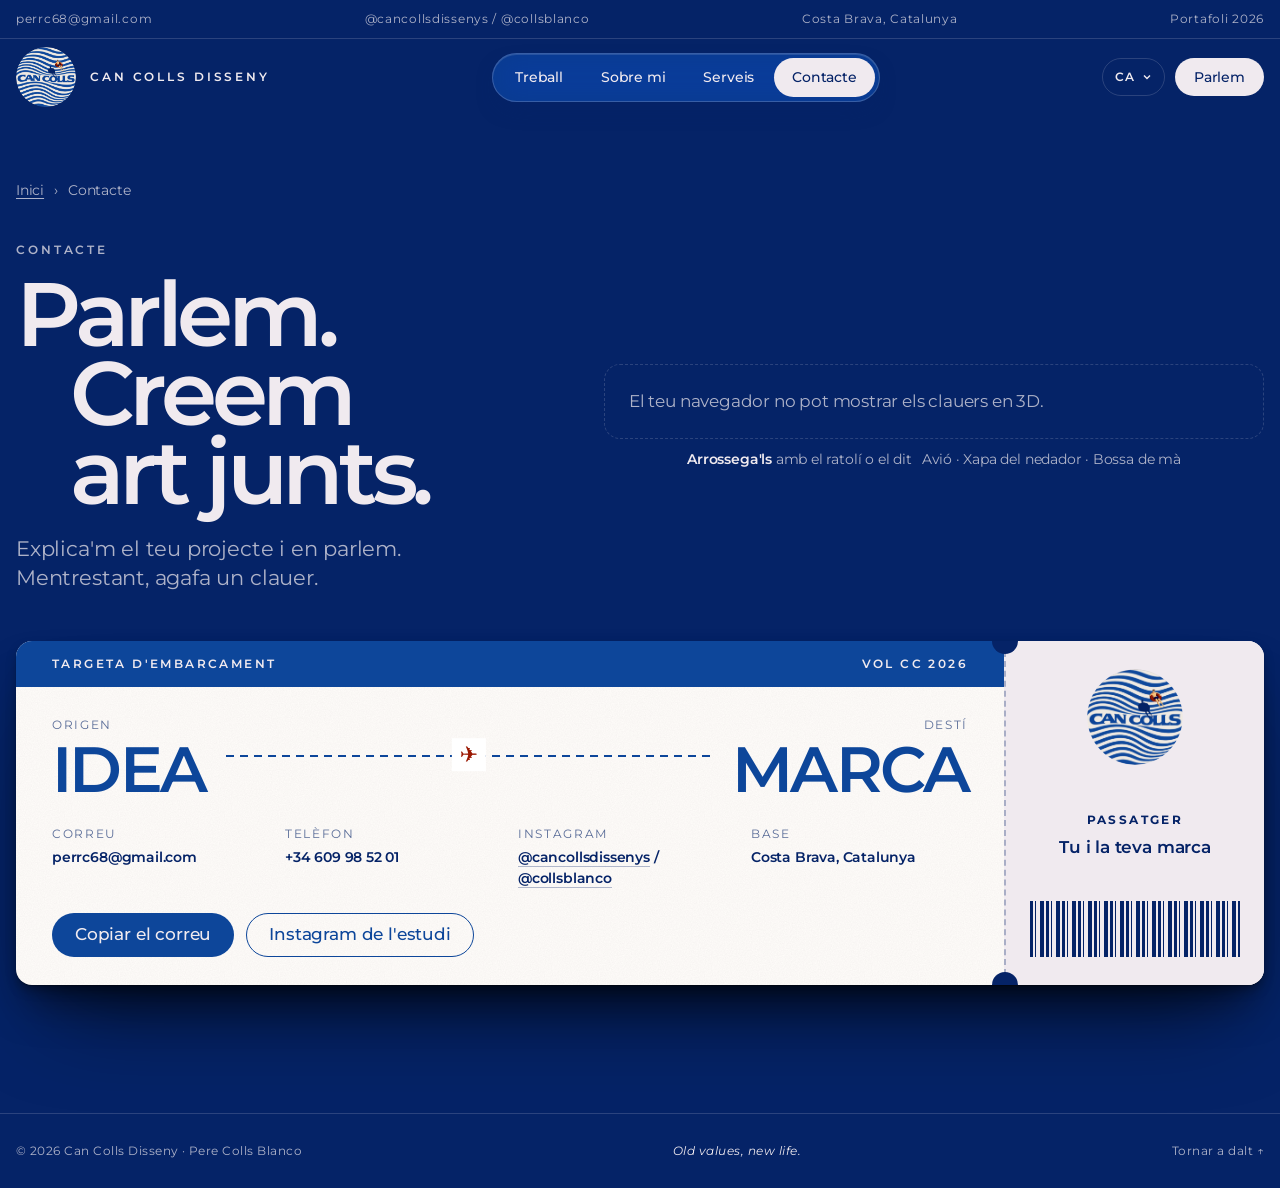
==== commit 5c0dcf62: "Tema fosc per defecte i botó per canviar a clar El botó és al menú, al costat de l'idioma, i recorda" ====
--- a/contacte.html
+++ b/contacte.html
@@ -1,8 +1,7 @@
 <!doctype html>
-<html lang="ca">
+<html lang="ca" data-theme="dark">
 <head>
 <meta charset="utf-8">
-<script>(function(){var t='dark';try{t=localStorage.getItem('cc-theme')||'dark'}catch(e){}document.documentElement.setAttribute('data-theme',t)})();</script>
 <meta name="viewport" content="width=device-width,initial-scale=1,viewport-fit=cover">
 <title>Contacte · Pere Colls</title>
 <meta name="claude:viewport-fit-sides" content="cover">
@@ -65,7 +64,6 @@
       </div>
     </div>
     <div class="nav-end">
-      <button type="button" class="theme-btn" id="theme-btn" aria-label="Canvia entre tema fosc i clar" title="Tema fosc / clar"><svg class="i-sun" width="16" height="16" viewBox="0 0 24 24" aria-hidden="true"><circle cx="12" cy="12" r="4.2" fill="none" stroke="currentColor" stroke-width="1.8"/><path d="M12 2.5v2.2M12 19.3v2.2M2.5 12h2.2M19.3 12h2.2M5.3 5.3l1.6 1.6M17.1 17.1l1.6 1.6M5.3 18.7l1.6-1.6M17.1 6.9l1.6-1.6" stroke="currentColor" stroke-width="1.8" stroke-linecap="round"/></svg><svg class="i-moon" width="16" height="16" viewBox="0 0 24 24" aria-hidden="true"><path d="M20 14.5A8 8 0 0 1 9.5 4a8 8 0 1 0 10.5 10.5z" fill="none" stroke="currentColor" stroke-width="1.8" stroke-linejoin="round"/></svg></button>
       <div class="lang" id="lang">
         <button type="button" class="lang-btn" id="lang-btn" aria-haspopup="listbox" aria-expanded="false" aria-label="Idioma"><span id="lang-cur">CA</span><svg width="10" height="10" viewBox="0 0 10 10" aria-hidden="true"><path d="M2 3.5l3 3 3-3" fill="none" stroke="currentColor" stroke-width="1.4"/></svg></button>
         <ul class="lang-list" id="lang-list" translate="no" role="listbox" aria-label="Idioma" hidden>
--- a/styles.css
+++ b/styles.css
@@ -581,13 +581,6 @@
 .lang-list button:hover,.lang-list button:focus-visible{background:rgba(240,234,239,.12)}
 .lang-list button[aria-selected="true"]{background:#F0EAEF;color:#052367}
 
-/* Botó de tema fosc / clar */
-.theme-btn{display:inline-grid;place-items:center;width:38px;height:38px;border-radius:50%;border:1px solid var(--line);background:transparent;color:var(--fg);cursor:pointer;transition:border-color .3s,transform .5s var(--ease)}
-.theme-btn:hover{border-color:var(--outline);transform:rotate(-20deg)}
-.theme-btn svg{grid-area:1/1;transition:opacity .3s,transform .5s var(--ease)}
-.theme-btn .i-sun{opacity:0;transform:scale(.6) rotate(-45deg)}
-:root[data-theme="dark"] .theme-btn .i-sun{opacity:1;transform:none}
-:root[data-theme="dark"] .theme-btn .i-moon{opacity:0;transform:scale(.6) rotate(45deg)}
 /* Menú visible també sobre el fons fosc */
 :root[data-theme="dark"] .menu-bar{background:rgba(13,70,154,.72);border-color:rgba(240,234,239,.2)}
 :root[data-theme="dark"] .menu-panel,:root[data-theme="dark"] .nav .lang-list{background:rgba(13,70,154,.94);border-color:rgba(240,234,239,.2)}
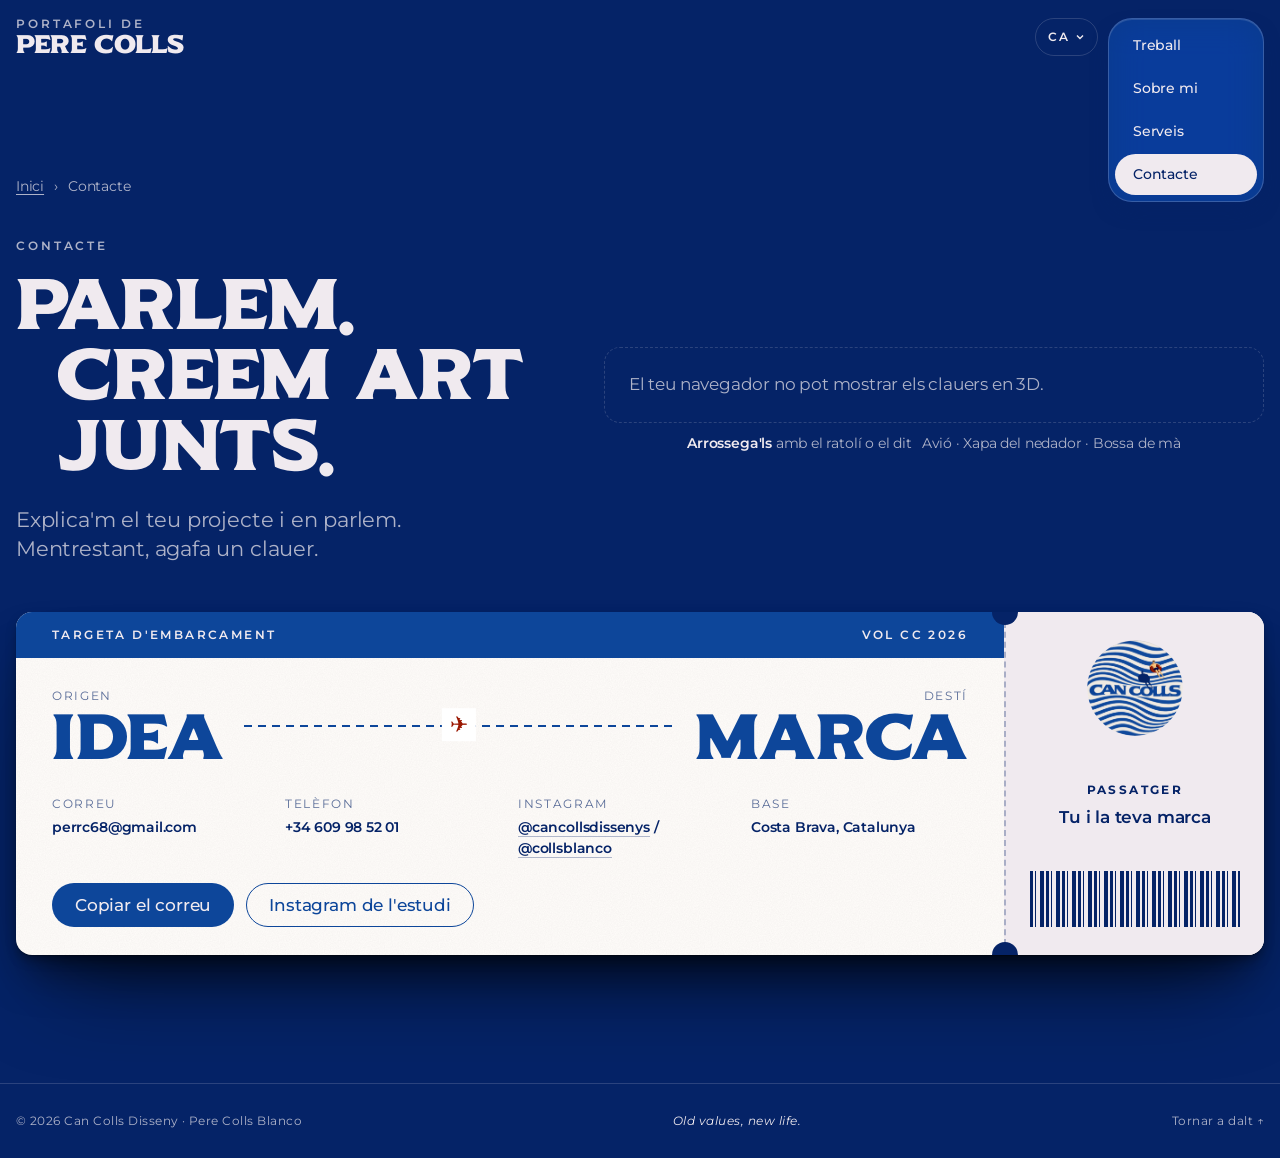
==== commit bddab5cd: "Piscina interactiva, tipografia Delighter i menú vertical - Desplaçament suau amb Lenis. - Titulars " ====
--- a/contacte.html
+++ b/contacte.html
@@ -12,57 +12,9 @@
 <link rel="stylesheet" href="styles.css">
 </head>
 <body>
-<div class="strip gut">
+<header class="nav topbar gut" id="nav">
   <div class="wrap">
-    <a href="contacte.html">perrc68@gmail.com</a>
-    <span><a href="https://www.instagram.com/cancollsdissenys/" target="_blank" rel="noopener">@cancollsdissenys</a> / <a href="https://www.instagram.com/collsblanco/" target="_blank" rel="noopener">@collsblanco</a></span>
-    <span>Costa Brava, Catalunya</span>
-    <span>Portafoli 2026</span>
-  </div>
-</div>
-
-<nav class="nav gut" id="nav" aria-label="Principal">
-  <div class="wrap">
-    <a class="brand" href="./" aria-label="Can Colls Disseny, inici">
-      <img src="assets/logo-cercle.png" alt="Logotip de Can Colls" width="60" height="60">
-      <span>Can Colls Disseny</span>
-    </a>
-    <div class="menu" id="menu">
-      <div class="menu-bar">
-        <span class="menu-pill" aria-hidden="true"></span>
-        <a href="treball.html" data-panel="p-treball">Treball</a>
-        <a href="sobre-mi.html" data-panel="p-sobre">Sobre mi</a>
-        <a href="serveis.html" data-panel="p-serveis">Serveis</a>
-        <a href="contacte.html" data-panel="p-contacte" aria-current="page">Contacte</a>
-      </div>
-      <div class="menu-panel" aria-hidden="true">
-        <div class="mp" id="p-treball">
-          <p class="mp-k">Projectes</p>
-          <a href="treball.html#can-colls"><img src="assets/cc-hero.jpg" alt="" width="56" height="56" loading="lazy"><span><b>Can Colls Disseny</b><small>Identitat visual</small></span></a>
-          <a href="treball.html#nice"><img src="assets/nice-cotxe.jpg" alt="" width="56" height="56" loading="lazy"><span><b>Nice</b><small>Branding de moda</small></span></a>
-          <a href="treball.html#dparadise"><img src="assets/dp-cartell.jpg" alt="" width="56" height="56" loading="lazy"><span><b>DParadise Club</b><small>Marca i comunitat</small></span></a>
-          <a href="treball.html#cartells"><img src="assets/po-macmiller.jpg" alt="" width="56" height="56" loading="lazy"><span><b>Cartelleria</b><small>Sèrie personal</small></span></a>
-          <a href="treball.html#contingut"><img src="assets/sv-1.jpg" alt="" width="56" height="56" loading="lazy"><span><b>Contingut per a xarxes</b><small>@collsblanco</small></span></a>
-        </div>
-        <div class="mp" id="p-sobre">
-          <img class="mp-photo" src="assets/pere-retrat.jpg" alt="" width="120" height="150" loading="lazy">
-          <div><p class="mp-k">Sobre mi</p><p class="mp-t">Hola! Sóc en Pere.</p><p class="mp-s">Branding, disseny i contingut des de la Costa Brava. Estudio Màrqueting i Publicitat a Girona.</p></div>
-        </div>
-        <div class="mp" id="p-serveis">
-          <p class="mp-k">Serveis</p>
-          <a href="serveis.html">Identitat de marca</a>
-          <a href="serveis.html">Cartelleria</a>
-          <a href="serveis.html">Extres a la carta</a>
-          <a href="serveis.html">Webs <small class="mp-soon">Aviat</small></a>
-        </div>
-        <div class="mp" id="p-contacte">
-          <p class="mp-k">Contacte</p>
-          <p class="mp-t">Parlem. Creem art junts.</p>
-          <p class="mp-s">perrc68@gmail.com</p>
-          <a class="mp-go" href="contacte.html">Obre la targeta d'embarcament →</a>
-        </div>
-      </div>
-    </div>
+    <a class="brand-txt" href="./" aria-label="Pere Colls, inici"><span>Portafoli de</span><b>Pere Colls</b></a>
     <div class="nav-end">
       <div class="lang" id="lang">
         <button type="button" class="lang-btn" id="lang-btn" aria-haspopup="listbox" aria-expanded="false" aria-label="Idioma"><span id="lang-cur">CA</span><svg width="10" height="10" viewBox="0 0 10 10" aria-hidden="true"><path d="M2 3.5l3 3 3-3" fill="none" stroke="currentColor" stroke-width="1.4"/></svg></button>
@@ -76,10 +28,46 @@
           <li><button type="button" role="option" data-lang="de" lang="de"><span>Deutsch</span><small>DE</small></button></li>
         </ul>
       </div>
-      <a class="pill pill--fill" href="contacte.html">Parlem</a>
+      <button type="button" class="menu-toggle" id="menu-toggle" aria-expanded="false" aria-controls="menu">Menú</button>
+      <div class="menu" id="menu">
+        <div class="menu-bar">
+          <span class="menu-pill" aria-hidden="true"></span>
+          <a href="treball.html" data-panel="p-treball">Treball</a>
+          <a href="sobre-mi.html" data-panel="p-sobre">Sobre mi</a>
+          <a href="serveis.html" data-panel="p-serveis">Serveis</a>
+          <a href="contacte.html" data-panel="p-contacte" aria-current="page">Contacte</a>
+        </div>
+        <div class="menu-panel" aria-hidden="true">
+          <div class="mp" id="p-treball">
+            <p class="mp-k">Projectes</p>
+            <a href="treball.html#can-colls"><img src="assets/cc-portada.jpg" alt="" width="56" height="56" loading="lazy"><span><b>Can Colls Disseny</b><small>Identitat visual</small></span></a>
+            <a href="treball.html#nice"><img src="assets/nice-cotxe.jpg" alt="" width="56" height="56" loading="lazy"><span><b>Nice</b><small>Branding de moda</small></span></a>
+            <a href="treball.html#dparadise"><img src="assets/dp-cartell.jpg" alt="" width="56" height="56" loading="lazy"><span><b>DParadise Club</b><small>Marca i comunitat</small></span></a>
+            <a href="treball.html#cartells"><img src="assets/po-macmiller.jpg" alt="" width="56" height="56" loading="lazy"><span><b>Cartelleria</b><small>Sèrie personal</small></span></a>
+            <a href="treball.html#contingut"><img src="assets/sv-1.jpg" alt="" width="56" height="56" loading="lazy"><span><b>Contingut per a xarxes</b><small>@collsblanco</small></span></a>
+          </div>
+          <div class="mp" id="p-sobre">
+            <img class="mp-photo" src="assets/pere-retrat.jpg" alt="" width="120" height="150" loading="lazy">
+            <div><p class="mp-k">Sobre mi</p><p class="mp-t">Hola! Sóc en Pere.</p><p class="mp-s">Branding, disseny i contingut des de la Costa Brava. Estudio Màrqueting i Publicitat a Girona.</p></div>
+          </div>
+          <div class="mp" id="p-serveis">
+            <p class="mp-k">Serveis</p>
+            <a href="serveis.html">Identitat de marca</a>
+            <a href="serveis.html">Cartelleria</a>
+            <a href="serveis.html">Extres a la carta</a>
+            <a href="serveis.html">Webs <small class="mp-soon">Aviat</small></a>
+          </div>
+          <div class="mp" id="p-contacte">
+            <p class="mp-k">Contacte</p>
+            <p class="mp-t">Parlem. Creem art junts.</p>
+            <p class="mp-s">perrc68@gmail.com</p>
+            <a class="mp-go" href="contacte.html">Obre la targeta d'embarcament →</a>
+          </div>
+        </div>
+      </div>
     </div>
   </div>
-</nav>
+</header>
 
 <main id="contingut-principal">
   <!-- CONTACTE -->
@@ -132,7 +120,7 @@
   <div class="wrap">
     <span>© 2026 Can Colls Disseny · Pere Colls Blanco</span>
     <i>Old values, new life.</i>
-    <a href="#" onclick="window.scrollTo({top:0,behavior:'smooth'});return false;" style="text-decoration:none">Tornar a dalt ↑</a>
+    <a href="#" onclick="if(window.CC&&CC.lenis){CC.lenis.scrollTo(0)}else{window.scrollTo({top:0,behavior:'smooth'})}return false;" style="text-decoration:none">Tornar a dalt ↑</a>
   </div>
 </footer>
 
@@ -144,6 +132,7 @@
 
 <script src="https://cdnjs.cloudflare.com/ajax/libs/three.js/r128/three.min.js"></script>
 <script src="keys.js"></script>
+<script src="https://unpkg.com/lenis@1.1.13/dist/lenis.min.js"></script>
 <script src="i18n.js"></script>
 <script src="app.js"></script>
 </body>
--- a/styles.css
+++ b/styles.css
@@ -584,3 +584,110 @@
 /* Menú visible també sobre el fons fosc */
 :root[data-theme="dark"] .menu-bar{background:rgba(13,70,154,.72);border-color:rgba(240,234,239,.2)}
 :root[data-theme="dark"] .menu-panel,:root[data-theme="dark"] .nav .lang-list{background:rgba(13,70,154,.94);border-color:rgba(240,234,239,.2)}
+
+/* ================= v8 · Delighter, capçalera simple, menú vertical, piscina, projectes seleccionats ================= */
+@font-face{font-family:"Delighter";src:url("fonts/delighter-serif-bold.otf") format("opentype");font-weight:400;font-style:normal;font-display:swap}
+@font-face{font-family:"Delighter";src:url("fonts/delighter-serif-bold-oblique.otf") format("opentype");font-weight:400;font-style:italic;font-display:swap}
+:root{--display:"Delighter","Montserrat",ui-sans-serif,system-ui,sans-serif}
+
+/* Tipografia del manual als titulars */
+.hero h1,.manifest-text,.work h2,.cat h2,.case-head h3,.hscroll-head h3,.about h2,.services h2,.steps-title,.contact h2,
+.next-links b,.soon-head h2,.feat-head h2,.feat h3,.brand-txt b,.ticker span,.route b,.card-meta h3,.receipt h3,.col h3,.values b,.note h2{
+  font-family:var(--display);font-weight:400;letter-spacing:0}
+.hero h1{font-size:clamp(60px,10.5vw,168px);line-height:.9;margin-left:0}
+.hero h1 .l2{padding-left:.3em}
+.manifest-text{font-size:clamp(24px,3.6vw,48px);line-height:1.12;max-width:26ch}
+.work h2{font-size:clamp(56px,11vw,160px);line-height:.92}
+.cat h2{font-size:clamp(28px,4.6vw,64px);line-height:1}
+.case-head h3,.hscroll-head h3{font-size:clamp(32px,4.8vw,64px)!important;line-height:1!important;letter-spacing:0!important}
+.about h2,.services h2,.soon-head h2{font-size:clamp(34px,5vw,68px);line-height:1}
+.contact-top h2,html:not([lang="ca"]) .contact-top h2{font-size:clamp(36px,5.6vw,88px);line-height:.98}
+.next-links b{font-size:clamp(30px,4.6vw,60px);line-height:1}
+.card-meta h3{font-size:clamp(20px,2.2vw,28px)}
+.ticker span{letter-spacing:.04em}
+.values b{font-size:var(--t-sub)}
+.col h3{font-size:var(--t-sm);letter-spacing:.12em}
+.note h2{letter-spacing:.08em}
+.route b{letter-spacing:.01em}
+
+/* Desplaçament suau (Lenis) */
+html.lenis,html.lenis body{height:auto}
+.lenis.lenis-smooth{scroll-behavior:auto!important}
+.lenis.lenis-smooth [data-lenis-prevent]{overscroll-behavior:contain}
+.lenis.lenis-stopped{overflow:hidden}
+
+/* Capçalera simple i fixa */
+.nav.topbar{position:fixed;top:0;left:0;right:0;z-index:60;padding-top:calc(18px + env(safe-area-inset-top,0px));border:0;background:transparent;transition:transform .5s var(--ease),background-color .4s var(--ease-out)}
+.nav.topbar.is-solid{background:linear-gradient(to bottom,rgba(5,35,103,.92) 0%,rgba(5,35,103,.6) 60%,rgba(5,35,103,0) 100%);-webkit-backdrop-filter:none;backdrop-filter:none;border:0}
+.nav.topbar .wrap{display:flex;justify-content:space-between;align-items:flex-start;gap:20px;padding-block:0 18px}
+.brand-txt{display:grid;gap:2px;text-decoration:none;line-height:1}
+.brand-txt span{font-size:var(--t-cap);font-weight:600;letter-spacing:.24em;text-transform:uppercase;color:var(--muted)}
+.brand-txt b{font-size:clamp(20px,2vw,26px);color:var(--heading)}
+.nav.topbar .nav-end{display:flex;align-items:flex-start;gap:10px}
+main#contingut-principal{padding-top:clamp(88px,9vw,112px)}
+
+/* Menú vertical amb la mateixa píndola i panell */
+.menu-bar{flex-direction:column;align-items:stretch;gap:2px;padding:6px;border-radius:24px;min-width:156px}
+.menu-bar a{padding:10px 18px;text-align:left}
+.menu-pill{top:0;left:0;bottom:auto;height:0;transition:transform .55s var(--ease),width .55s var(--ease),height .55s var(--ease),opacity .3s var(--ease-out)}
+.menu-panel{left:auto;right:calc(100% + 12px);top:0;transform-origin:top right}
+.menu-toggle{display:none}
+
+@media (max-width:860px){
+  .nav.topbar .wrap{flex-wrap:nowrap}
+  .menu{order:0;flex-basis:auto;position:absolute;top:calc(100% + 8px);right:0;opacity:0;visibility:hidden;transform:translateY(-6px);transition:opacity .3s var(--ease-out),transform .45s var(--ease),visibility 0s .3s}
+  .nav-end{position:relative}
+  .nav.menu-open .menu{opacity:1;visibility:visible;transform:none;transition:opacity .3s var(--ease-out),transform .45s var(--ease),visibility 0s}
+  .menu-bar{justify-content:flex-start;min-width:190px}
+  .menu-bar a{flex:none;text-align:left;font-size:var(--t-body);padding:12px 18px}
+  .menu-toggle{display:inline-flex;align-items:center;min-height:38px;padding:8px 16px;border-radius:var(--r-pill);border:1px solid rgba(240,234,239,.25);background:rgba(13,70,154,.72);color:#F0EAEF;font:600 var(--t-sm)/1 var(--font);cursor:pointer;-webkit-backdrop-filter:blur(14px);backdrop-filter:blur(14px)}
+}
+
+/* ---------- Piscina desbordant ---------- */
+.collage--pool{min-height:0;align-self:center}
+.pool{position:relative;width:min(100%,600px);aspect-ratio:1;margin-left:auto;touch-action:pan-y;cursor:crosshair}
+.pool-bg{position:absolute;left:-14%;top:-14%;width:128%;max-width:none;height:auto;opacity:.12;pointer-events:none;border-radius:50%;z-index:0}
+.pool-gl{position:absolute;left:0;top:0;width:100%;height:240%;pointer-events:none;z-index:2}
+.swimmer{position:absolute;left:0;top:0;width:44%;height:auto;z-index:3;pointer-events:none;will-change:transform;transform:translate(79.5%,54.5%) rotate(-6deg);filter:drop-shadow(0 6px 10px rgba(0,0,0,.18))}
+.pool-hint{position:absolute;left:0;top:calc(100% + 10px);z-index:4;font-size:var(--t-cap);font-weight:600;letter-spacing:.2em;text-transform:uppercase;color:var(--muted);transition:opacity .4s}
+.pool-static::before{content:"";position:absolute;inset:3.5%;border-radius:50%;z-index:1;background:repeating-linear-gradient(170deg,#0D469A 0 22px,#2a5aa6 22px 40px);box-shadow:0 0 0 14px #F0EAEF}
+.collage--pool .note{z-index:4;left:-4%;bottom:6%;width:min(250px,48%)}
+.collage--pool .stamp{z-index:4;top:2%;bottom:auto;right:-2%}
+.collage--pool .stamp-label{display:none}
+@media (max-width:900px){.pool{width:100%;margin-inline:auto}.collage--pool .note{left:0;bottom:-6%}}
+@media (max-width:480px){.collage--pool .note{width:58%}.collage--pool .stamp{width:84px;height:84px}}
+
+/* ---------- Projectes seleccionats ---------- */
+.featured{padding-block:clamp(80px,10vw,140px) 0;position:relative;z-index:3}
+.feat-head{display:flex;justify-content:space-between;align-items:flex-end;gap:16px 24px;flex-wrap:wrap;margin-bottom:clamp(32px,4vw,56px)}
+.feat-head .eyebrow{order:2}
+.feat-head h2{font-size:clamp(40px,7vw,112px);line-height:.92}
+.feat-grid{display:grid;grid-template-columns:repeat(2,minmax(0,1fr));gap:clamp(24px,3vw,40px)}
+.feat{position:relative;display:grid;gap:20px;align-content:start;text-decoration:none;color:inherit}
+.feat-num{position:absolute;z-index:3;top:-.42em;right:14px;font-family:var(--display);font-size:clamp(64px,8vw,128px);line-height:1;color:transparent;-webkit-text-stroke:1.5px #F0EAEF;pointer-events:none;transition:color .5s var(--ease-out)}
+.feat:hover .feat-num{color:#F0EAEF}
+.feat-img{position:relative;aspect-ratio:4/3;border-radius:var(--r-img);overflow:hidden;background:var(--surface)}
+.feat-img > img{width:100%;height:100%;object-fit:cover;transition:transform 1.2s var(--ease)}
+.feat:hover .feat-img > img{transform:scale(1.05)}
+.feat-posters{display:grid;place-items:center;background:radial-gradient(120% 90% at 50% 30%,#0D469A 0%,#0A2F7A 55%,#052367 100%)}
+.feat-posters img{grid-area:1/1;width:34%!important;height:auto!important;object-fit:contain;border-radius:3px;box-shadow:var(--obj-dark);transition:transform 1s var(--ease)}
+.feat-posters img:nth-child(1){transform:translateX(-62%) rotate(-11deg)}
+.feat-posters img:nth-child(2){transform:translateY(-2%) rotate(1deg);z-index:2}
+.feat-posters img:nth-child(3){transform:translateX(62%) rotate(10deg)}
+.feat:hover .feat-posters img:nth-child(1){transform:translateX(-86%) rotate(-16deg)}
+.feat:hover .feat-posters img:nth-child(2){transform:translateY(-8%) scale(1.06) rotate(0deg)}
+.feat:hover .feat-posters img:nth-child(3){transform:translateX(86%) rotate(15deg)}
+.feat-meta{display:grid;gap:10px}
+.feat-tags{font-size:var(--t-cap);font-weight:600;letter-spacing:.2em;text-transform:uppercase;color:var(--muted)}
+.feat h3{font-size:clamp(28px,3.4vw,48px);line-height:1;color:var(--heading)}
+.feat p{color:var(--muted);max-width:46ch}
+.feat-go{justify-self:start;font-size:var(--t-sm);font-weight:600;color:var(--heading);border-bottom:1px solid currentColor;padding-bottom:2px;transition:letter-spacing .5s var(--ease)}
+.feat:hover .feat-go{letter-spacing:.04em}
+@media (max-width:760px){.feat-grid{grid-template-columns:minmax(0,1fr)}}
+
+/* v8 ajustos: res surt pels costats i el segell no topa amb el menú */
+html{overflow-x:clip}
+.hero{overflow-x:clip}
+.collage--pool .stamp{top:auto;bottom:2%;right:-1%}
+html.lenis{scroll-behavior:auto!important}
+html,body{overflow-anchor:none}
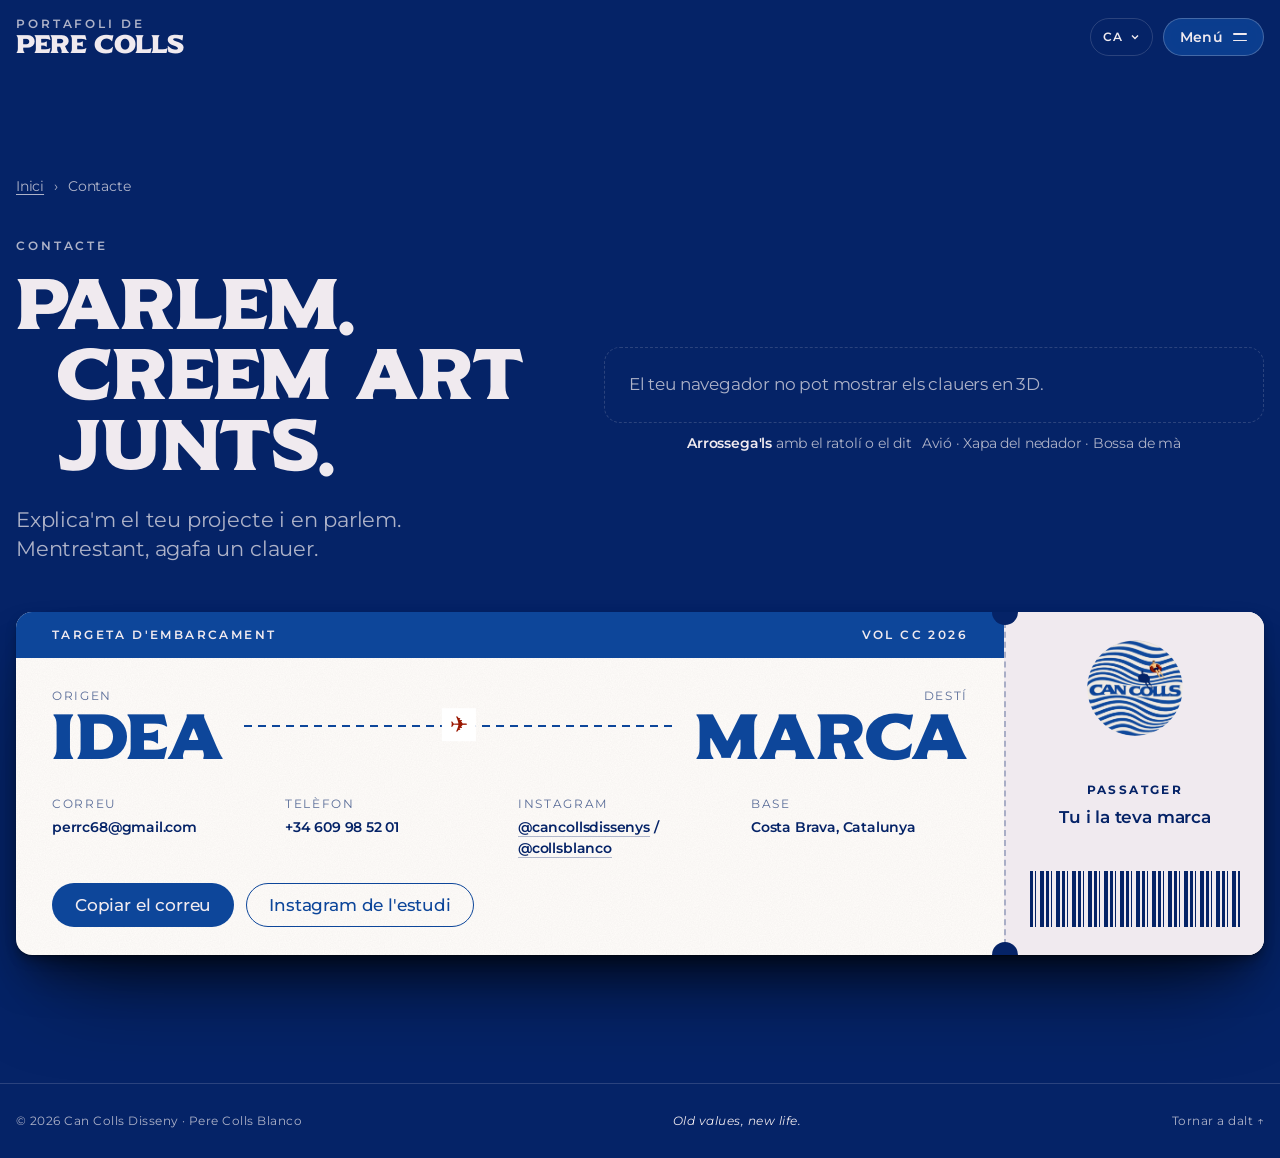
==== commit 8cc70a45: "Força els navegadors a carregar els estils i el codi nous Afegeix un número de versió (?v=) als enll" ====
--- a/contacte.html
+++ b/contacte.html
@@ -9,7 +9,7 @@
 <link rel="preconnect" href="https://fonts.googleapis.com">
 <link rel="preconnect" href="https://fonts.gstatic.com" crossorigin>
 <link rel="stylesheet" href="https://fonts.googleapis.com/css2?family=Montserrat:ital,wght@0,400;0,500;0,600;1,400&display=swap">
-<link rel="stylesheet" href="styles.css">
+<link rel="stylesheet" href="styles.css?v=20261021c">
 </head>
 <body>
 <header class="nav topbar gut" id="nav">
@@ -131,9 +131,9 @@
 </dialog>
 
 <script src="https://cdnjs.cloudflare.com/ajax/libs/three.js/r128/three.min.js"></script>
-<script src="keys.js"></script>
+<script src="keys.js?v=20261021c"></script>
 <script src="https://unpkg.com/lenis@1.1.13/dist/lenis.min.js"></script>
-<script src="i18n.js"></script>
-<script src="app.js"></script>
+<script src="i18n.js?v=20261021c"></script>
+<script src="app.js?v=20261021c"></script>
 </body>
 </html>
--- a/styles.css
+++ b/styles.css
@@ -691,3 +691,103 @@
 .collage--pool .stamp{top:auto;bottom:2%;right:-1%}
 html.lenis{scroll-behavior:auto!important}
 html,body{overflow-anchor:none}
+
+/* ================= v9 · El vol: finestra -> avió -> postal ================= */
+.flight{position:relative;height:480vh}
+.fl-stage{position:sticky;top:0;height:100vh;height:100svh;overflow:hidden;background:var(--bg)}
+.fl-sky{position:absolute;inset:0;z-index:2;background:linear-gradient(180deg,#e4eaf3 0%,#c9d8ec 50%,#a7c0e2 100%)}
+.fl-svg{position:absolute;inset:0;width:100%;height:100%;display:block}
+.fl-photo{position:absolute;left:0;top:0;width:0;height:0;max-width:none;object-fit:cover;opacity:0}
+.fl-card{position:absolute;z-index:1;opacity:0;background-color:#fffdfa;background-image:var(--grain);box-shadow:var(--obj-dark);border-radius:4px;transform-origin:50% 50%}
+.fl-caption{position:absolute;left:18px;right:18px;bottom:15px;font-family:var(--display);font-size:clamp(13px,1.15vw,17px);letter-spacing:.04em;color:#052367}
+.fl-mark{position:absolute;z-index:4;opacity:0;pointer-events:none}
+.fl-mark .stamp{position:relative;right:auto;bottom:auto;top:auto;width:88px;height:88px;padding:9px;rotate:7deg;outline-offset:-5px}
+.fl-postmark{position:absolute;left:-150px;top:46px;width:200px;opacity:.7;rotate:-9deg}
+
+.fl-hero{position:absolute;inset:0;z-index:5;display:grid;align-items:center;padding-top:96px;pointer-events:none}
+.fl-hero .wrap{width:100%}
+.fl-livery{display:inline-block;transform-origin:0 0;pointer-events:none}
+.fl-livery .eyebrow{color:#052367;opacity:.78;margin-bottom:14px}
+.fl-livery h1{font-family:var(--display);font-weight:400;letter-spacing:0;font-size:clamp(60px,9.4vw,150px);line-height:.88;color:#0D469A;margin:0}
+.fl-livery h1 span{display:block}
+.fl-livery h1 .l2{padding-left:.3em}
+.fl-fade{max-width:min(520px,46%);pointer-events:auto}
+.fl-hero .lead{color:#052367;margin-top:26px;max-width:30ch}
+.fl-hero .motto{color:#0D469A;margin-top:18px}
+.fl-hero .pills{margin-top:24px}
+.fl-hero .pill--fill{background:#0D469A;color:#F0EAEF}
+.fl-hero .pill--line{color:#0D469A;border-color:#0D469A}
+.fl-hero .pill--line:hover{background:#0D469A;color:#F0EAEF}
+.fl-hint{position:absolute;left:0;right:0;bottom:26px;display:flex;justify-content:center;align-items:center;gap:10px;max-width:none;font-size:var(--t-cap);font-weight:600;letter-spacing:.22em;text-transform:uppercase;color:#052367}
+.fl-hint i{font-style:normal;display:inline-block;animation:flHint 1.6s var(--ease) infinite}
+@keyframes flHint{50%{transform:translateY(6px)}}
+
+.fl-brand{position:absolute;inset:0;z-index:5;display:grid;align-items:center;padding-top:96px;padding-bottom:40px;opacity:0;pointer-events:none}
+.fl-brand-grid{display:grid;grid-template-columns:minmax(0,1fr) minmax(0,.95fr);gap:clamp(32px,5vw,80px);align-items:center;width:100%}
+.fl-text .manifest-text{font-size:clamp(20px,2.4vw,36px);line-height:1.14;max-width:none;margin-top:14px}
+.fl-text .values{margin-top:28px;max-width:none}
+.fl-slot{width:100%;aspect-ratio:1573/1000}
+
+/* Capçalera fosca mentre el fons és el fusellatge blanc */
+.on-light .brand-txt span{color:rgba(5,35,103,.72)}
+.on-light .brand-txt b{color:#0D469A}
+.on-light .lang-btn{color:#052367;border-color:rgba(5,35,103,.3)}
+.on-light .nav.topbar.is-solid{background:transparent}
+
+@media (max-width:760px){
+  .flight{height:420vh}
+  .fl-hero{align-items:start;padding-top:104px}
+  .fl-livery h1{font-size:clamp(48px,15vw,84px)}
+  .fl-fade{max-width:100%}
+  .fl-hero .lead{display:none}
+  .fl-brand{align-items:start;padding-top:96px}
+  .fl-brand-grid{grid-template-columns:minmax(0,1fr);gap:22px}
+  .fl-text .manifest-text{font-size:clamp(17px,4.6vw,22px)}
+  .fl-text .values{grid-template-columns:repeat(3,minmax(0,1fr));gap:10px;margin-top:16px;padding-top:12px}
+  .fl-text .values p{display:none}
+  .fl-text .values b{font-size:var(--t-sm)}
+  .fl-slot{width:88%;justify-self:center}
+  .fl-mark .stamp{width:64px;height:64px;padding:7px}
+  .fl-postmark{width:150px;left:-112px;top:34px}
+}
+main#contingut-principal:has(> .flight){padding-top:0}
+.fl-hint{color:#F0EAEF;text-shadow:0 1px 2px rgba(5,35,103,.4)}
+.fl-sky{background:radial-gradient(120% 60% at 50% 70%,rgba(255,255,255,.35),rgba(255,255,255,0) 60%),linear-gradient(180deg,#d6e4f3 0%,#bcd2ec 44%,#a3c1e5 64%,#7fa6d6 68.5%,#3d73b4 70%,#245a9c 82%,#163f7a 100%)}
+
+/* ================= v10 · El vol amb fotos reals ================= */
+.fl-layer{position:absolute;left:0;top:0;transform-origin:0 0;will-change:transform}
+.fl-layer img{display:block;width:100%;height:100%;max-width:none}
+.fl-liv3{position:absolute;left:398px;top:446px;font-family:var(--display);font-size:31px;line-height:1;letter-spacing:.02em;color:#0D469A;white-space:nowrap;transform:rotate(1.6deg);transform-origin:0 50%;mix-blend-mode:multiply;opacity:0}
+.fl-slot{aspect-ratio:1670/942}
+.fl-sky{background:#6f9fd9}#fl-l1,#fl-l2{--f:0px;
+  -webkit-mask-image:linear-gradient(to right,transparent 0,#000 var(--f),#000 calc(100% - var(--f)),transparent 100%),linear-gradient(to bottom,transparent 0,#000 var(--f),#000 calc(100% - var(--f)),transparent 100%);
+  -webkit-mask-composite:source-in;
+  mask-image:linear-gradient(to right,transparent 0,#000 var(--f),#000 calc(100% - var(--f)),transparent 100%),linear-gradient(to bottom,transparent 0,#000 var(--f),#000 calc(100% - var(--f)),transparent 100%);
+  mask-composite:intersect}@media (max-width:760px){
+  .fl-sky{background:linear-gradient(180deg,#2a6dce 0%,#3f86dc 40%,#2f78cf 56%,#164f9c 70%,#0c3f84 100%)}
+  #fl-l3.fl-feather{-webkit-mask-image:linear-gradient(to bottom,transparent 0,#000 14%,#000 86%,transparent 100%);mask-image:linear-gradient(to bottom,transparent 0,#000 14%,#000 86%,transparent 100%)}
+}@media (max-width:760px){
+  .fl-sky{background:linear-gradient(180deg,#b9d6f3 0%,#d6e7f7 30%,#c3dbf2 62%,#2b62b4 86%,#123f87 100%)}
+  .fl-sky.fl-sky-sea{background:linear-gradient(180deg,#2a6dce 0%,#3f86dc 40%,#2f78cf 56%,#164f9c 70%,#0c3f84 100%)}
+  .fl-hero .motto{display:none}
+}
+/* Boira del vol */
+.fl-fog{position:absolute;left:-25%;top:-25%;width:150%;height:150%;pointer-events:none;opacity:0;background-repeat:repeat-x;transform-origin:50% 50%;will-change:transform,opacity}
+.fl-fog-a{background-image:url("assets/fog-a.png");background-size:auto 100%;background-position:0 50%;animation:flFogA 70s linear infinite}
+.fl-fog-b{background-image:url("assets/fog-b.png");background-size:auto 80%;background-position:0 40%;animation:flFogB 110s linear infinite}
+@keyframes flFogA{to{background-position:-300vh 50%;background-position:-300svh 50%}}
+@keyframes flFogB{to{background-position:240vh 40%;background-position:240svh 40%}}
+.fl-veil{position:absolute;inset:0;pointer-events:none;opacity:0;background:radial-gradient(120% 90% at 55% 50%,rgba(250,252,255,.95) 0%,rgba(240,246,255,.75) 45%,rgba(220,234,250,.35) 100%)}
+@media (prefers-reduced-motion:reduce){.fl-fog{animation:none!important}}
+
+/* Menú darrere d'un botó, a totes les mides */
+.nav.topbar .nav-end{position:relative}
+.menu-toggle{display:inline-flex;align-items:center;gap:10px;min-height:38px;padding:8px 40px 8px 16px;position:relative;border-radius:var(--r-pill);border:1px solid rgba(240,234,239,.25);background:rgba(13,70,154,.78);color:#F0EAEF;font:600 var(--t-sm)/1 var(--font);letter-spacing:.02em;cursor:pointer;-webkit-backdrop-filter:blur(14px);backdrop-filter:blur(14px);transition:background-color .3s var(--ease-out),transform .4s var(--ease)}
+.menu-toggle:hover{background:rgba(13,70,154,.95);transform:translateY(-1px)}
+.menu-toggle::before,.menu-toggle::after{content:"";position:absolute;right:16px;width:14px;height:1.8px;border-radius:2px;background:currentColor;transition:transform .45s var(--ease),top .45s var(--ease)}
+.menu-toggle::before{top:calc(50% - 4px)}
+.menu-toggle::after{top:calc(50% + 2.5px)}
+.menu-toggle[aria-expanded="true"]::before{top:calc(50% - 1px);transform:rotate(45deg)}
+.menu-toggle[aria-expanded="true"]::after{top:calc(50% - 1px);transform:rotate(-45deg)}
+.menu{position:absolute;top:calc(100% + 10px);right:0;order:0;flex-basis:auto;opacity:0;visibility:hidden;transform:translateY(-8px) scale(.98);transform-origin:top right;transition:opacity .3s var(--ease-out),transform .45s var(--ease),visibility 0s .3s}
+.nav.menu-open .menu{opacity:1;visibility:visible;transform:none;transition:opacity .3s var(--ease-out),transform .45s var(--ease),visibility 0s}
